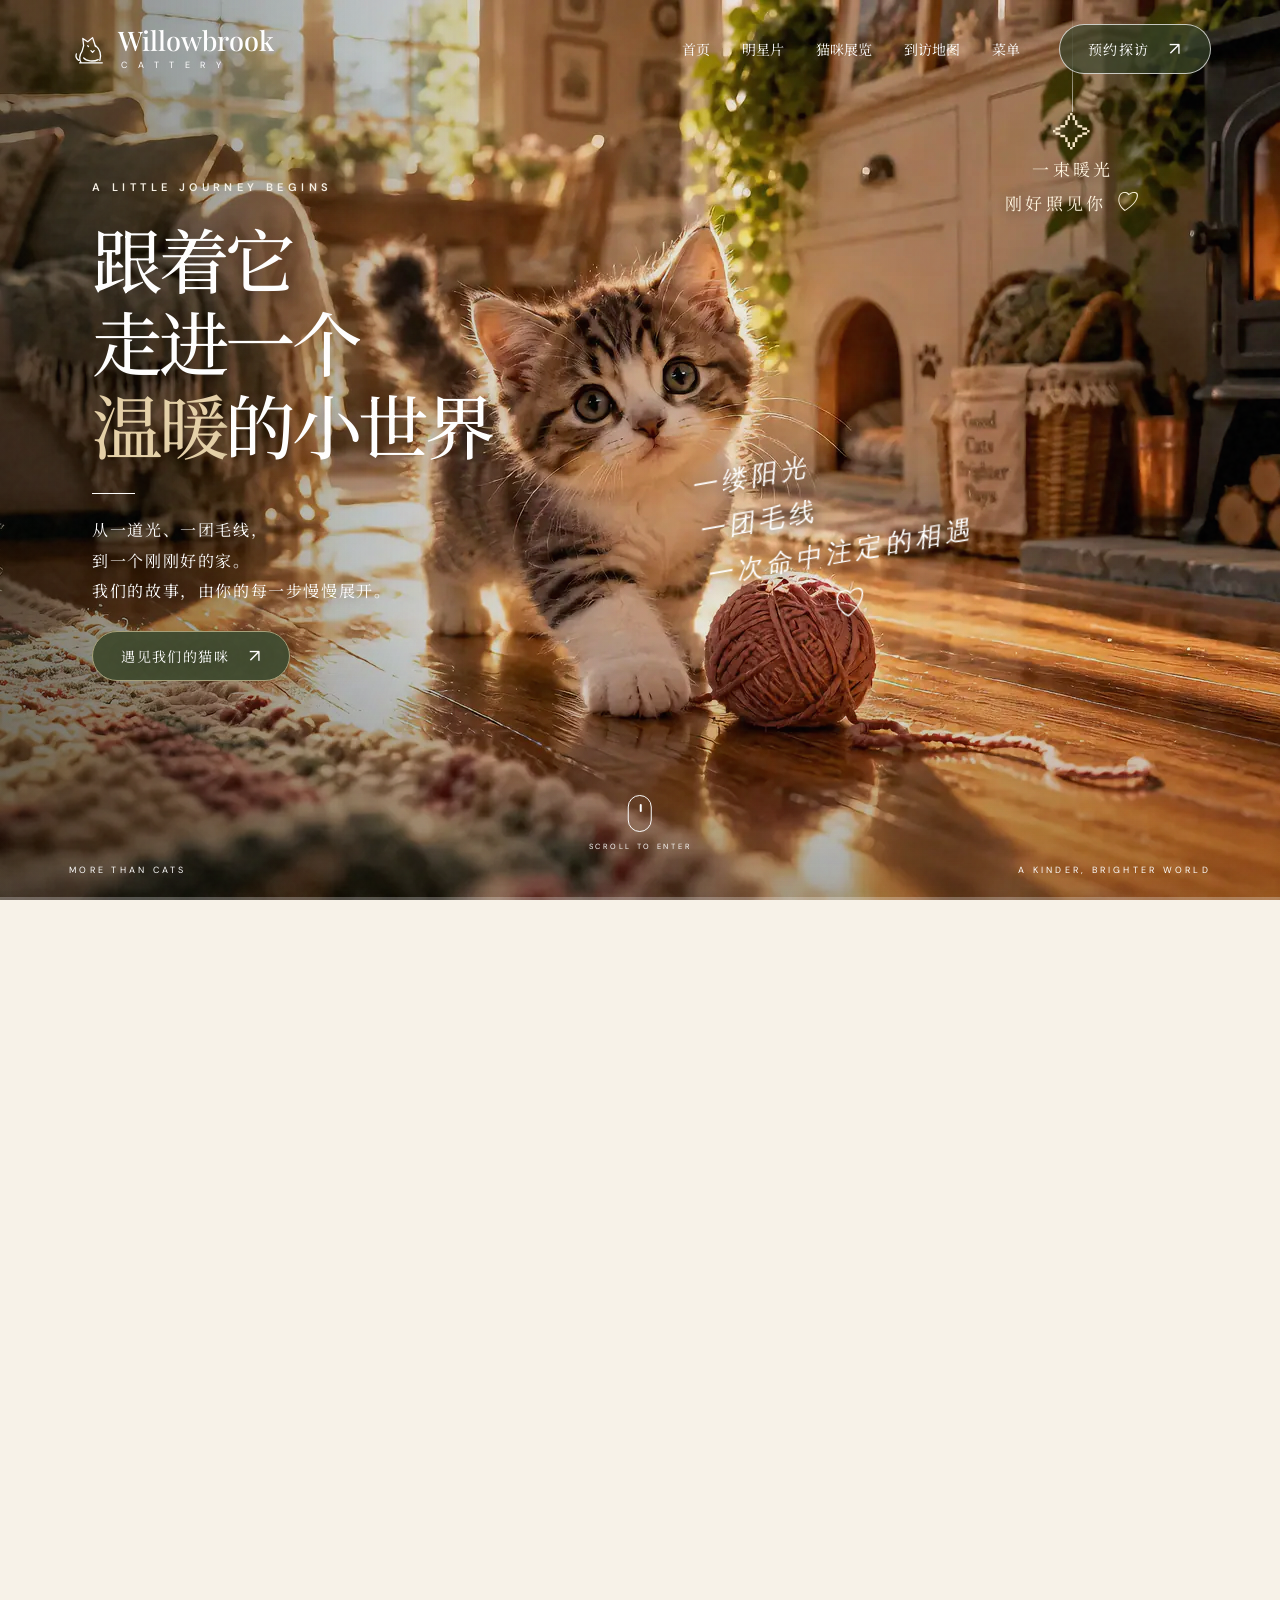
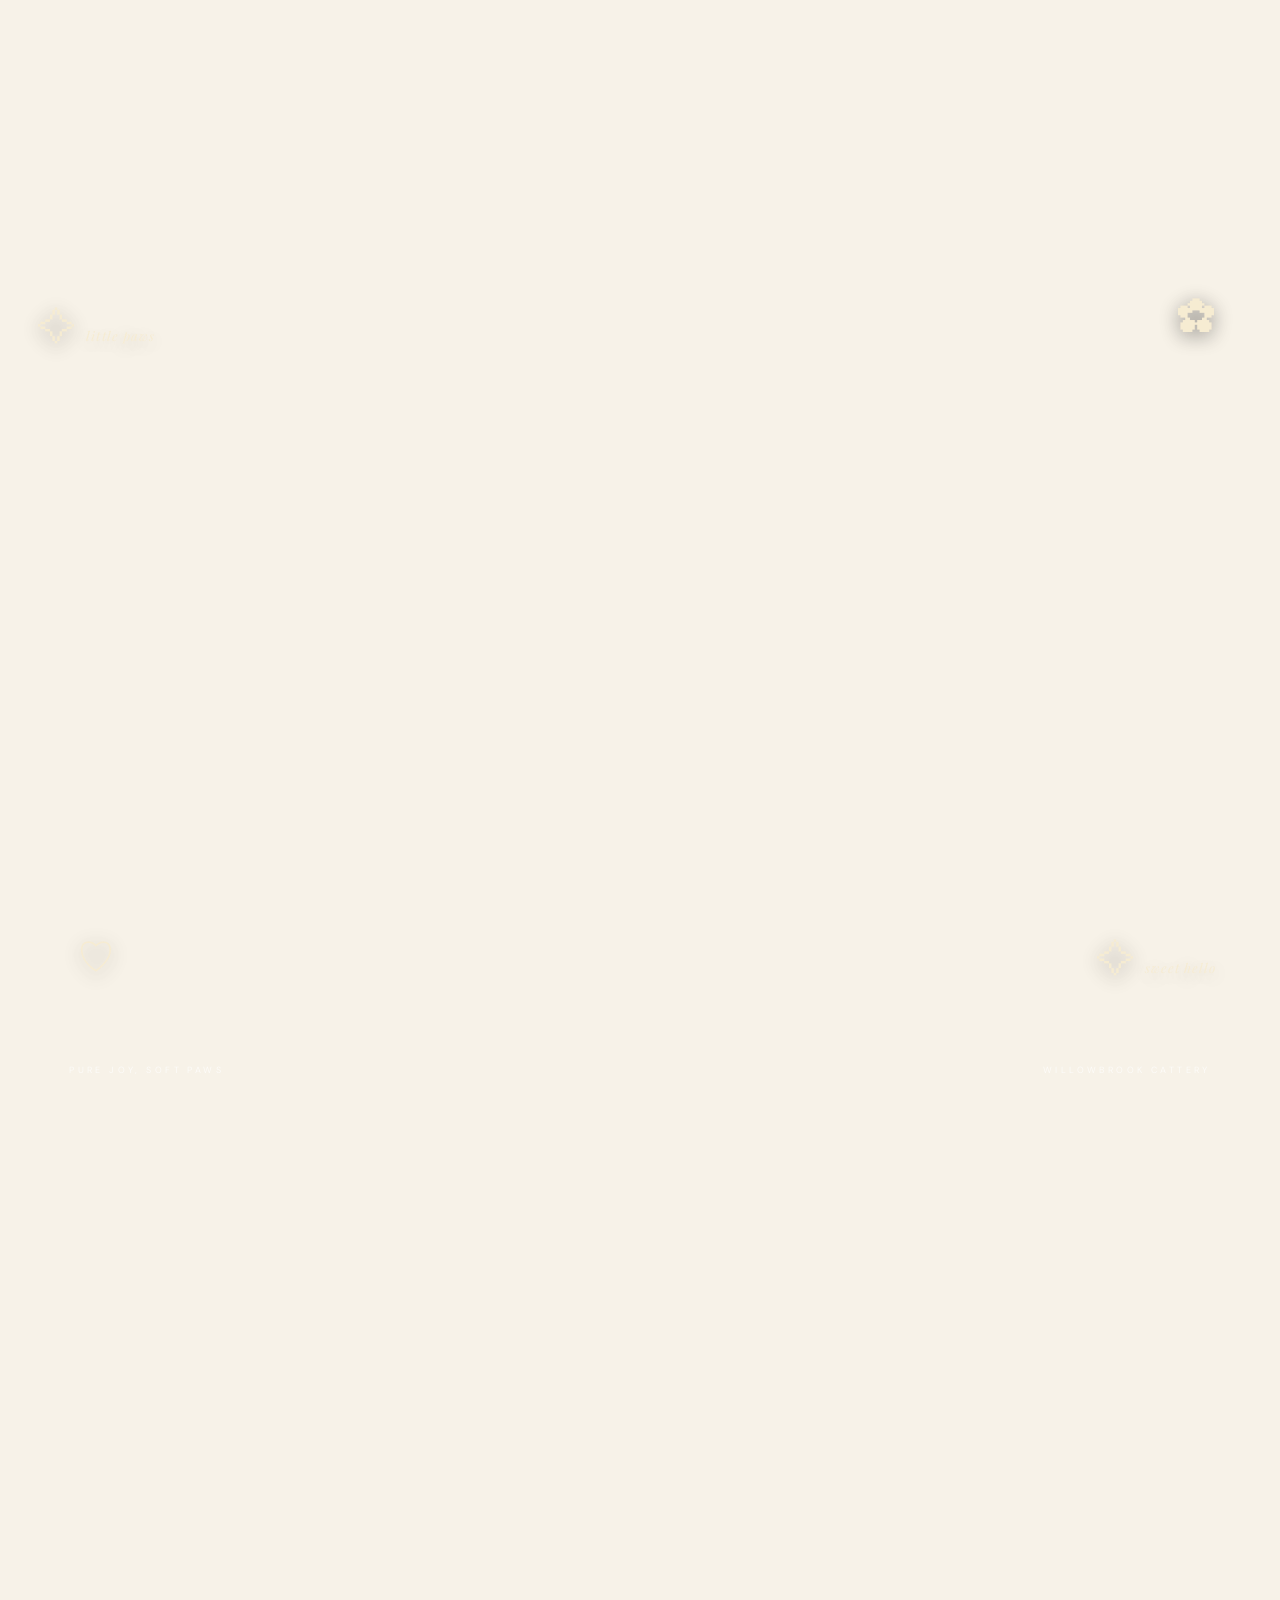
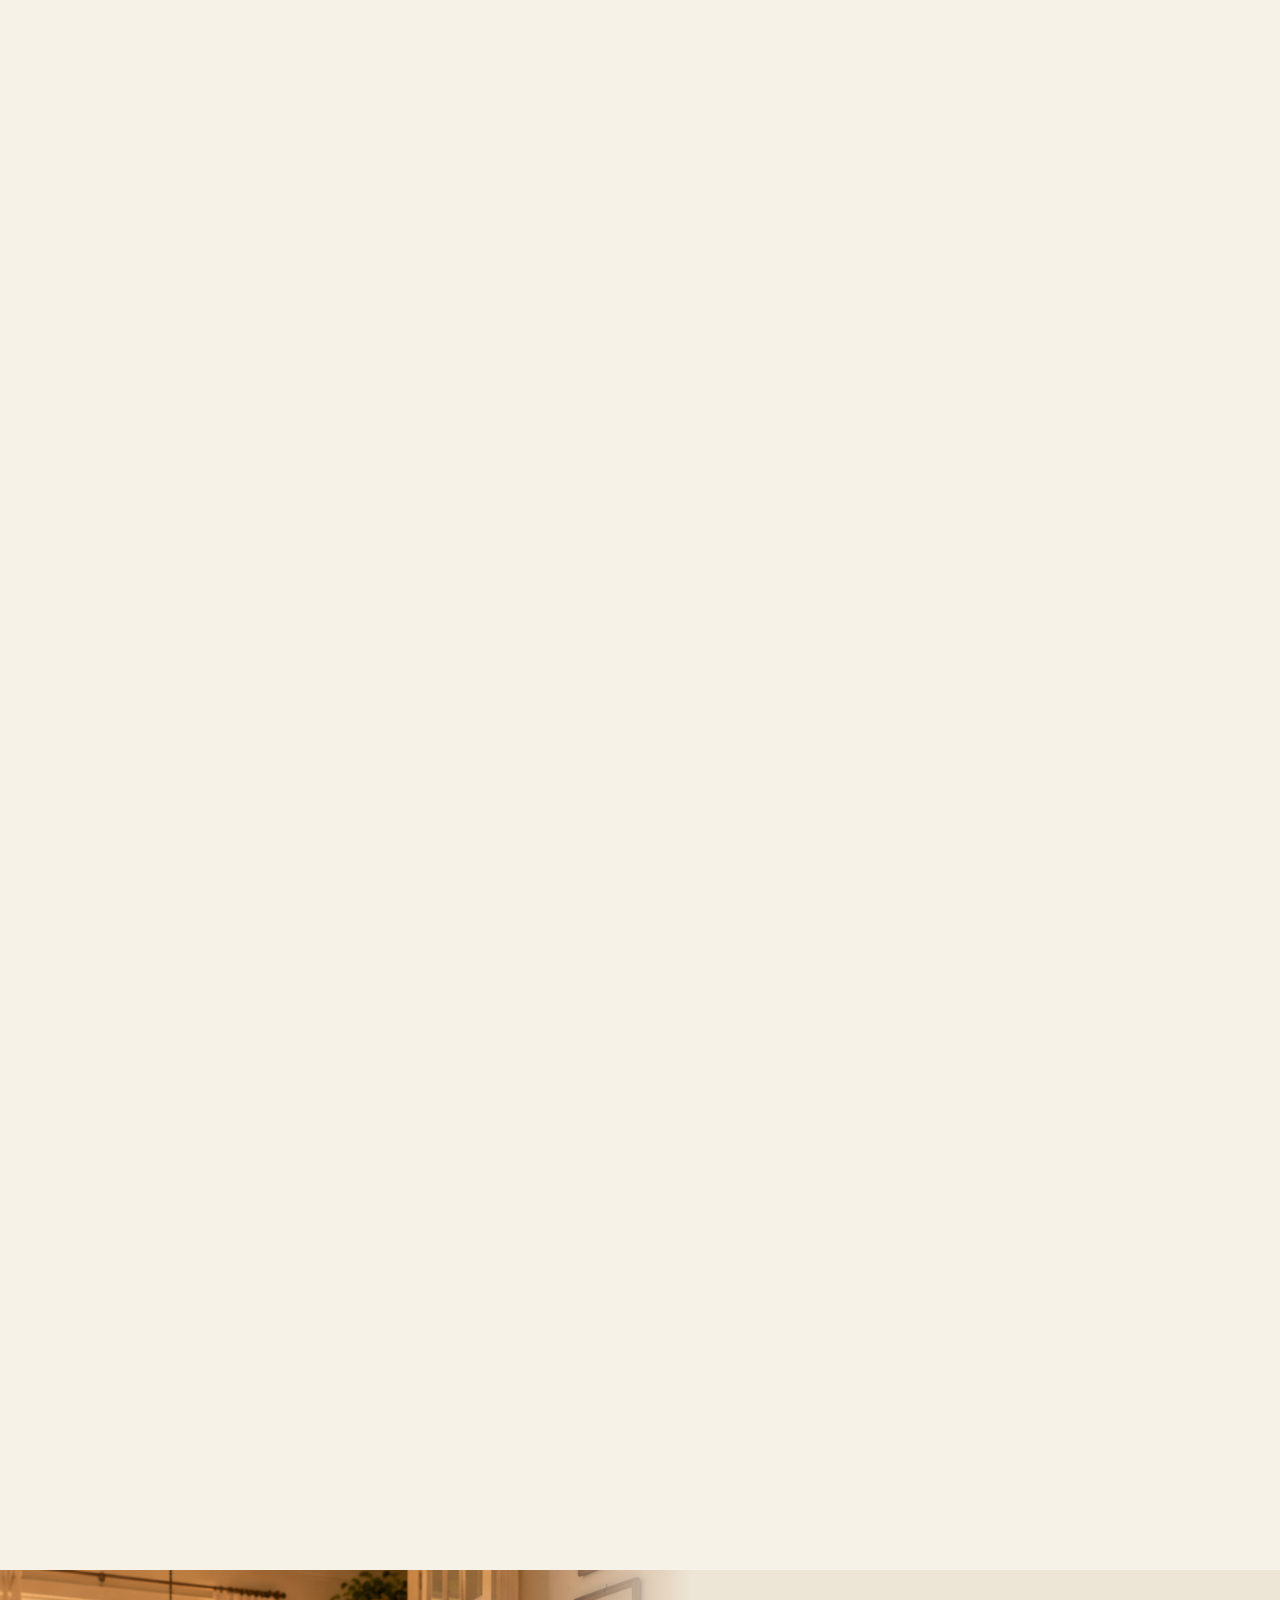
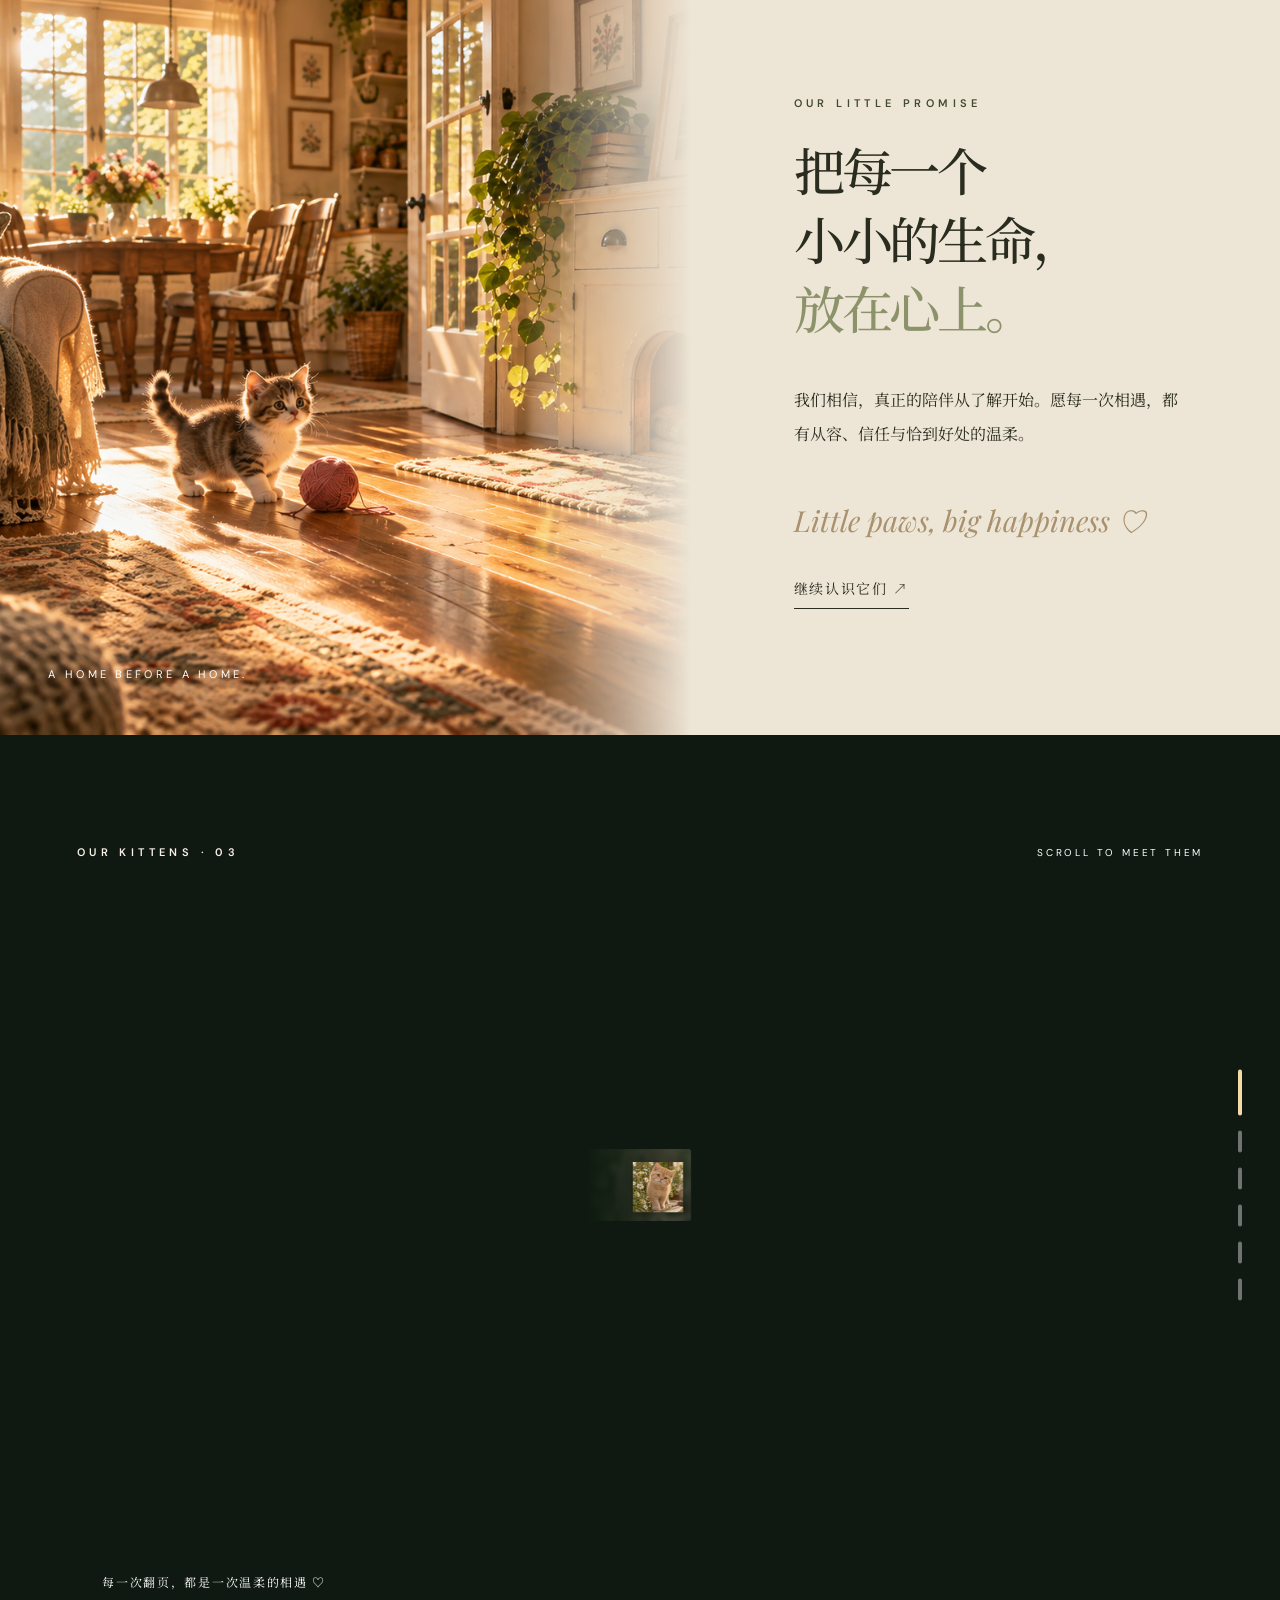
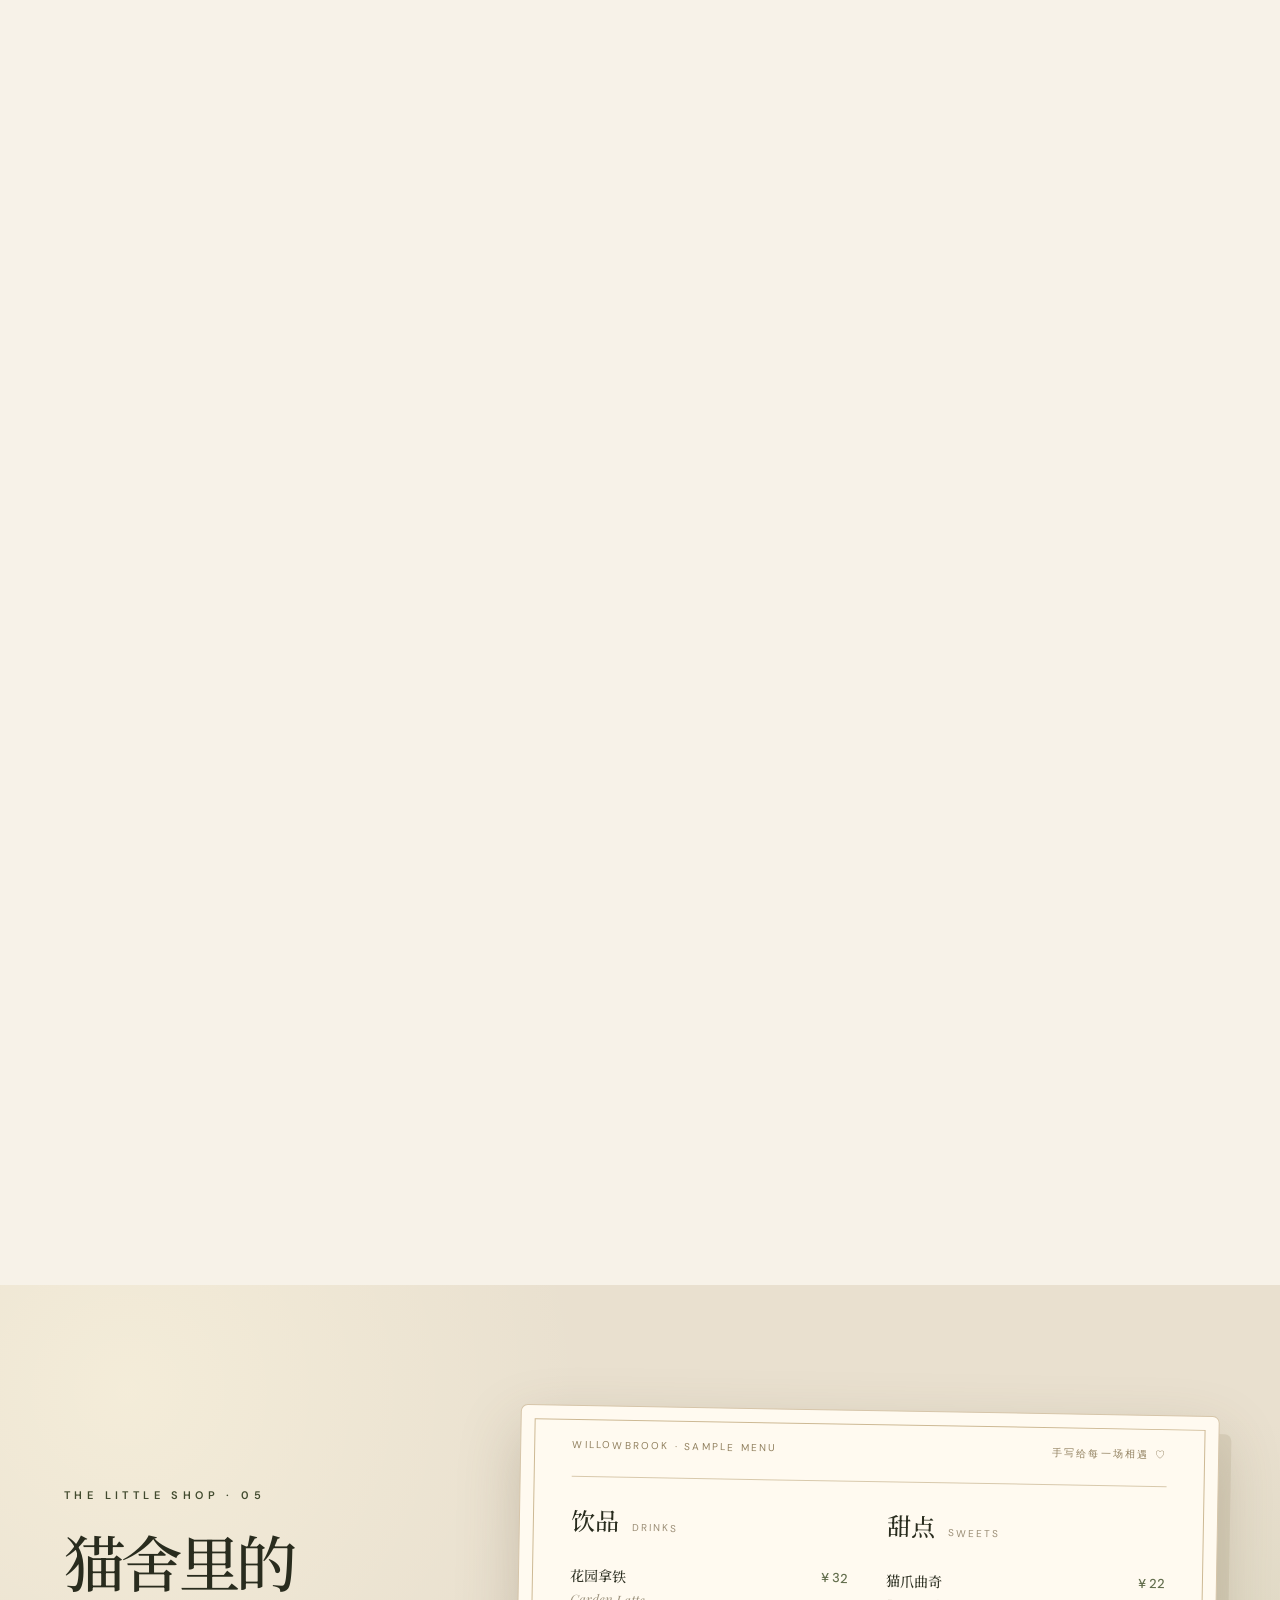
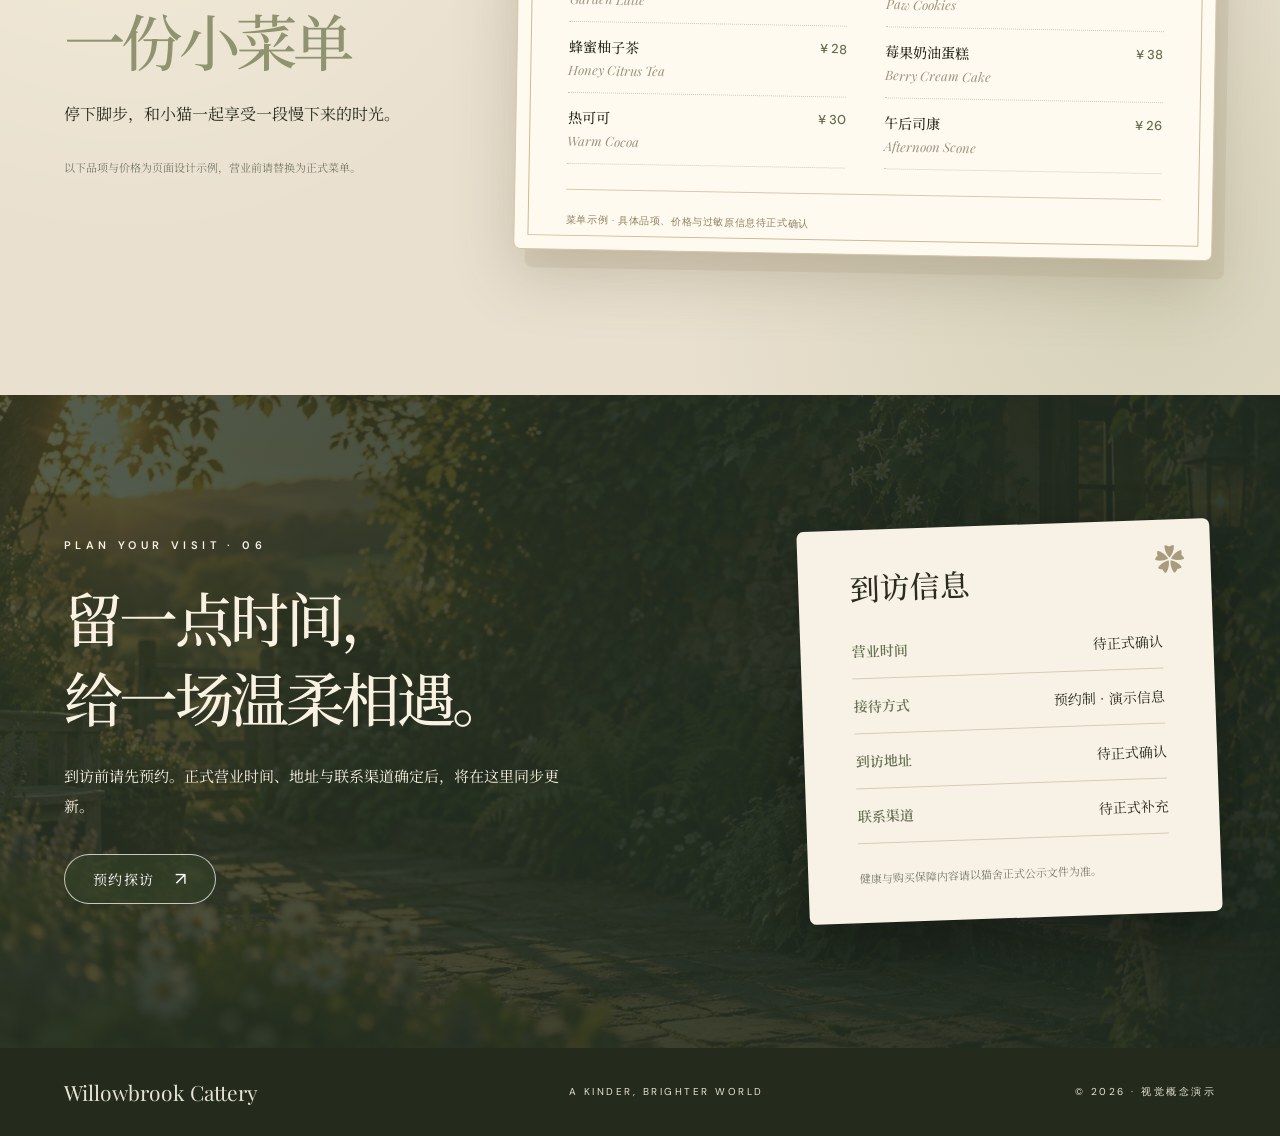
==== docs/index.html @ add1b02f "Publish Willowbrook cattery landing page" ====
<!doctype html>
<html lang="zh-CN">
<head>
  <meta charset="utf-8">
  <meta name="viewport" content="width=device-width, initial-scale=1">
  <meta name="theme-color" content="#222719">
  <meta name="description" content="Willowbrook 猫舍单页互动设计演示：跟随一只小猫，遇见一个温暖的家。">
  <title>Willowbrook 猫舍 · 遇见温柔的小世界</title>
  <link rel="preconnect" href="https://fonts.googleapis.com">
  <link rel="preconnect" href="https://fonts.gstatic.com" crossorigin>
  <link href="https://fonts.googleapis.com/css2?family=DM+Sans:wght@400;500;600;700&family=Playfair+Display:wght@400;500;600&family=Noto+Serif+SC:wght@400;500;600;700&display=swap" rel="stylesheet">
  <link rel="stylesheet" href="styles.css">
</head>
<body>
  <div class="shared-scene-bg" aria-hidden="true"></div>
  <div class="grain" aria-hidden="true"></div>
  <header class="site-header" id="siteHeader">
    <a class="brand" href="#home" aria-label="Willowbrook 猫舍，回到首页">
      <span class="brand-mark" aria-hidden="true"><svg viewBox="0 0 48 48" fill="none"><path d="M12 38c-3-2-4-5-3-8m6 11c-3-4-2-10 1-14l2-7-1-9 6 4 6-5 3 9c6 5 8 12 6 19m-25 3h28M23 20l1 1m8-1 1 1M27 26l2 2 2-2M18 35c3 4 12 5 18 2" stroke="currentColor" stroke-width="1.6" stroke-linecap="round" stroke-linejoin="round"/></svg></span>
      <span class="brand-word"><strong>Willowbrook</strong><small>C A T T E R Y</small></span>
    </a>
    <nav class="main-nav" aria-label="页面导航">
      <a href="#home">首页</a><a href="#featured">明星片</a><a href="#diary">猫咪展览</a><a href="#visit">到访地图</a><a href="#shopMenu">菜单</a>
    </nav>
    <button class="pill pill-outline header-cta" type="button" data-open-booking>预约探访 <span aria-hidden="true">↗</span></button>
    <button class="menu-toggle" id="menuToggle" type="button" aria-label="打开菜单" aria-expanded="false"><span></span><span></span></button>
  </header>

  <main>
    <section class="film" id="home" aria-label="滚动影片：走进猫咪的小世界">
      <div class="film-sticky">
        <canvas class="film-frames" id="heroFrames" width="1600" height="900" role="img" aria-label="跟随滚动逐帧播放的小猫画面"></canvas>
        <canvas class="film-handoff" id="heroHandoff" width="1600" height="900" aria-hidden="true"></canvas>
        <video class="film-idle" id="heroIdle" src="assets/video/hero-idle-loop.mp4" preload="auto" autoplay loop muted playsinline poster="assets/video/hero-poster.webp" aria-label="小猫轻轻摇尾巴，壁炉里的火焰持续闪动"></video>
        <div class="film-shade"></div>
        <div class="film-grid" aria-hidden="true"><span>01 — 04</span><span>SCROLL FILM EXPERIENCE</span></div>
        <div class="film-copy film-copy-first" id="filmFirst">
          <span class="eyebrow light">A LITTLE JOURNEY BEGINS</span>
          <h1>跟着它<br>走进一个<br><em>温暖</em>的小世界</h1>
          <span class="fine-line"></span>
          <p>从一道光、一团毛线，<br>到一个刚刚好的家。<br>我们的故事，由你的每一步慢慢展开。</p>
          <a class="pill pill-solid" href="#featured">遇见我们的猫咪 <span aria-hidden="true">↗</span></a>
        </div>
        <div class="film-copy film-copy-second" id="filmSecond">
          <span class="eyebrow light">THE WAY HOME</span>
          <h2>当它回头<br>家，也正向你<br>慢慢打开</h2>
          <span class="fine-line"></span>
          <p>一个被信任填满的角落，<br>正等待下一场温柔相遇。</p>
        </div>
        <div class="film-script" id="filmScript" aria-hidden="true">一缕阳光<br>一团毛线<br>一次命中注定的相遇 <span>♡</span></div>
        <div class="film-hanging-note" id="filmHangingNote" aria-hidden="true"><span class="hanging-thread"></span><span class="hanging-star">✧</span><span class="hanging-words">一束暖光<br>刚好照见你 <i>♡</i></span></div>
        <div class="film-progress" aria-hidden="true"><span id="filmProgress"></span></div>
        <div class="scroll-cue"><span class="mouse-icon"></span><small>SCROLL TO ENTER</small></div>
        <div class="film-bottom" aria-hidden="true"><span>MORE THAN CATS</span><span>A KINDER, BRIGHTER WORLD</span></div>
      </div>
    </section>

    <section class="featured" id="featured" aria-labelledby="featuredTitle">
      <div class="featured-sticky">
        <div class="featured-bg"></div><div class="featured-vignette"></div>
        <div class="featured-intro" id="featuredIntro"><span class="eyebrow light">MEET OUR KITTENS · 02</span><h2 id="featuredTitle">遇见我们的猫咪</h2><p>每一只小生命，都被温柔以待。<br>轻轻拨开明信片，遇见让你心动的 TA。</p><small>猫咪照片与档案为视觉演示内容</small></div>
        <div class="featured-note" id="featuredNote" aria-hidden="true">小小的相遇<br>能点亮更温暖的明天 <span>♡</span></div>
        <div class="featured-ornament featured-ornament-tl" aria-hidden="true">✧ <span>little paws</span></div><div class="featured-ornament featured-ornament-tr" aria-hidden="true">✿</div><div class="featured-ornament featured-ornament-bl" aria-hidden="true">♡</div><div class="featured-ornament featured-ornament-br" aria-hidden="true">✧ <span>sweet hello</span></div>
        <div class="postcard-stage" id="postcardStage" aria-label="猫咪明星片列表"></div>
        <div class="featured-hint" id="featuredHint"><span>←</span> 点击或上滑明信片，认识它们 <span>→</span></div>
        <div class="featured-bottom" aria-hidden="true"><span>PURE JOY, SOFT PAWS</span><span>WILLOWBROOK CATTERY</span></div>
      </div>
    </section>

    <section class="story" id="story" aria-labelledby="storyTitle">
      <div class="story-image"><img src="images/1.png" alt="阳光洒进温暖的猫舍，小猫在地板上玩毛线球" loading="lazy"><span class="image-caption">A HOME BEFORE A HOME.</span></div>
      <div class="story-copy"><span class="eyebrow">OUR LITTLE PROMISE</span><h2 id="storyTitle">把每一个<br>小小的生命，<br><em>放在心上。</em></h2><p>我们相信，真正的陪伴从了解开始。愿每一次相遇，都有从容、信任与恰到好处的温柔。</p><p class="story-script">Little paws, big happiness ♡</p><a href="#diary" class="text-link">继续认识它们 <span aria-hidden="true">↗</span></a></div>
    </section>

    <section class="diary" id="diary" aria-labelledby="diaryTitle">
      <div class="diary-sticky">
        <div class="diary-visual" id="diaryVisual"><div class="diary-images" id="diaryImages"></div></div>
        <div class="diary-top"><span class="eyebrow light">OUR KITTENS · 03</span><span>SCROLL TO MEET THEM</span></div>
        <div class="diary-copy" id="diaryCopy"><span class="diary-count" id="diaryCount">01 / 06</span><h2 id="diaryTitle">小橘</h2><p id="diaryAge">2 个月</p><button class="pill pill-outline" id="diaryDetail" type="button">查看猫咪档案 <span aria-hidden="true">↗</span></button></div>
        <div class="diary-track" id="diaryTrack" aria-hidden="true"></div><span class="diary-caption">每一次翻页，都是一次温柔的相遇 ♡</span>
      </div>
    </section>

    <section class="visit" id="visit" aria-labelledby="visitTitle">
      <div class="visit-sticky" id="visitScene">
      <div class="visit-atmosphere" aria-hidden="true"></div>
      <div class="map-grid-window" id="mapGridWindow" aria-hidden="true"><div class="map-grid" id="mapGrid"></div></div>
      <div class="visit-container" id="visitArrival" inert>
        <div class="visit-intro"><span class="eyebrow">VISIT OUR CATTERY · 04</span><h2 id="visitTitle">来猫舍见面吧</h2><p>地图展示北京朝阳区示意位置。正式地址确定后，会在这里更新门店坐标。</p></div>
        <div class="visit-layout">
          <div class="visit-card"><div class="visit-photo"><img src="assets/garden.webp" alt="猫舍庭院风格概念图" loading="lazy"><span>温柔的相遇<br>从这里开始 ♡</span></div>
            <dl class="visit-facts"><div><dt>到访地址</dt><dd>正式地址待确认</dd></div><div><dt>开放时间</dt><dd>正式营业时间待确认</dd></div><div><dt>联系信息</dt><dd>正式联系方式待补充</dd></div><div><dt>到访提示</dt><dd>预约方式待正式公布</dd></div></dl>
            <button class="pill pill-solid visit-book" type="button" data-open-booking>预约探访 <span aria-hidden="true">↗</span></button>
          </div>
          <div class="map-shell" id="mapShell"><iframe title="北京朝阳区示意地图，可拖动查看" src="https://www.openstreetmap.org/export/embed.html?bbox=116.40%2C39.89%2C116.49%2C39.96&amp;layer=mapnik&amp;marker=39.925%2C116.445" loading="eager" referrerpolicy="no-referrer-when-downgrade"></iframe><div class="map-fallback" id="mapFallback"><div class="map-roads" aria-hidden="true"></div><div class="map-pin">⌖</div><div class="map-label"><strong>北京 · 朝阳区</strong><span>示意位置，非真实门店地址</span></div></div><button class="map-interact" id="mapInteract" type="button" aria-pressed="false">点击操作地图</button><span class="map-credit">© OPENSTREETMAP CONTRIBUTORS · 示意位置</span></div>
        </div>
      </div>
      </div>
    </section>
    <section class="shop-menu" id="shopMenu" aria-labelledby="shopMenuTitle">
      <div class="shop-menu-inner">
        <div class="shop-menu-heading"><span class="eyebrow">THE LITTLE SHOP · 05</span><h2 id="shopMenuTitle">猫舍里的<br><em>一份小菜单</em></h2><p>停下脚步，和小猫一起享受一段慢下来的时光。</p><small>以下品项与价格为页面设计示例，营业前请替换为正式菜单。</small></div>
        <div class="menu-board"><div class="menu-board-top"><span>WILLOWBROOK · SAMPLE MENU</span><span>手写给每一场相遇 ♡</span></div><div class="menu-columns"><div><h3>饮品 <small>DRINKS</small></h3><div class="menu-item"><span><strong>花园拿铁</strong><small>Garden Latte</small></span><b>¥ 32</b></div><div class="menu-item"><span><strong>蜂蜜柚子茶</strong><small>Honey Citrus Tea</small></span><b>¥ 28</b></div><div class="menu-item"><span><strong>热可可</strong><small>Warm Cocoa</small></span><b>¥ 30</b></div></div><div><h3>甜点 <small>SWEETS</small></h3><div class="menu-item"><span><strong>猫爪曲奇</strong><small>Paw Cookies</small></span><b>¥ 22</b></div><div class="menu-item"><span><strong>莓果奶油蛋糕</strong><small>Berry Cream Cake</small></span><b>¥ 38</b></div><div class="menu-item"><span><strong>午后司康</strong><small>Afternoon Scone</small></span><b>¥ 26</b></div></div></div><div class="menu-board-bottom">菜单示例 · 具体品项、价格与过敏原信息待正式确认</div></div>
      </div>
    </section>
    <section class="hours" id="hours" aria-labelledby="hoursTitle"><div class="hours-inner"><div class="hours-intro"><span class="eyebrow light">PLAN YOUR VISIT · 06</span><h2 id="hoursTitle">留一点时间，<br>给一场温柔相遇。</h2><p>到访前请先预约。正式营业时间、地址与联系渠道确定后，将在这里同步更新。</p><button class="pill pill-outline" type="button" data-open-booking>预约探访 <span aria-hidden="true">↗</span></button></div><div class="hours-card"><span class="hours-card-mark">✿</span><h3>到访信息</h3><dl><div><dt>营业时间</dt><dd>待正式确认</dd></div><div><dt>接待方式</dt><dd>预约制 · 演示信息</dd></div><div><dt>到访地址</dt><dd>待正式确认</dd></div><div><dt>联系渠道</dt><dd>待正式补充</dd></div></dl><p>健康与购买保障内容请以猫舍正式公示文件为准。</p></div></div></section>
  </main>

  <div class="portal-iris" id="portalIris" aria-hidden="true"></div>
  <div class="portal-shutters" id="portalShutters" aria-hidden="true"><div class="portal-lid portal-lid-top"></div><div class="portal-lid portal-lid-bottom"></div></div>
  <div class="wand-cursor" id="wandCursor" aria-hidden="true"><svg viewBox="0 0 96 96" xmlns="http://www.w3.org/2000/svg"><path d="M15 81 61 26" fill="none" stroke="#f5e6bf" stroke-width="5" stroke-linecap="round"/><path d="M61 26Q74 18 77 30Q80 41 68 50" fill="none" stroke="#ead2aa" stroke-width="2"/><path d="M67 47Q55 38 49 50Q54 62 67 56Q82 64 86 49Q80 38 67 47Z" fill="#eab6a4" stroke="#fff2d5" stroke-width="2"/><path d="M65 49Q69 54 77 53" fill="none" stroke="#ac746d" stroke-width="1.5"/><circle cx="14" cy="82" r="4" fill="#ad7b55"/></svg></div>

  <footer class="site-footer"><span>Willowbrook Cattery</span><span>A KINDER, BRIGHTER WORLD</span><span>© 2026 · 视觉概念演示</span></footer>

  <div class="detail-backdrop" id="detailBackdrop" hidden></div>
  <aside class="detail-panel" id="detailPanel" role="dialog" aria-modal="true" aria-labelledby="detailName" aria-hidden="true"><button class="icon-close" id="detailClose" type="button" aria-label="关闭猫咪详情">×</button><div class="detail-scroll" id="detailScroll"><div class="detail-hero"><img id="detailImage" alt=""><span class="detail-handwriting" id="detailHandwriting">Pure Joy ♡</span></div><div class="detail-paper"><span class="eyebrow">A LITTLE STORY ABOUT ME · 示例档案</span><div class="detail-name-row"><h2 id="detailName">露娜</h2><span id="detailGender">♀</span></div><p class="detail-trait" id="detailTrait"></p><div class="detail-grid"><div><h3>小档案</h3><dl id="detailFacts"></dl></div><div><h3>关于我 ♡</h3><p id="detailBio"></p></div></div><div class="detail-stamp"><span class="paw-symbol">🐾</span><span>Small Paws<br>Big Happiness</span></div><button class="pill pill-solid" type="button" data-open-booking>预约与 TA 见面 <span aria-hidden="true">↗</span></button></div></div></aside>

  <div class="booking-backdrop" id="bookingBackdrop" hidden></div><section class="booking-modal" id="bookingModal" role="dialog" aria-modal="true" aria-labelledby="bookingTitle" aria-hidden="true"><button class="icon-close" id="bookingClose" type="button" aria-label="关闭预约窗口">×</button><span class="eyebrow">COME SAY HELLO</span><h2 id="bookingTitle">预约一场温柔的相遇</h2><p>这是设计演示页，预约表单尚未接入正式提交。填写内容仅在本页预览，不会发送。</p><form id="bookingForm"><label>你的称呼<input name="name" autocomplete="name" required placeholder="如何称呼你"></label><label>联系方式<input name="contact" required placeholder="手机号或微信"></label><label>想见的猫咪<select name="cat" id="bookingCat"></select></label><button class="pill pill-solid" type="submit">预览预约信息 <span aria-hidden="true">↗</span></button></form><p class="booking-confirmation" id="bookingConfirmation" role="status"></p></section>

  <script src="assets/js/gsap.min.js" defer></script>
  <script src="assets/js/ScrollTrigger.min.js" defer></script>
  <script src="script.js" defer></script>
</body>
</html>
---- docs/styles.css ----
:root{--ink:#292c1e;--olive:#424b2f;--olive-deep:#242b1c;--cream:#f7f2e8;--paper:#fffaf0;--gold:#c8ab78;--line:#d9ceb9;--serif:"Noto Serif SC",serif;--display:"Playfair Display",Georgia,serif;--sans:"DM Sans",Arial,sans-serif}
*{box-sizing:border-box}html{scroll-behavior:smooth}body{margin:0;background:var(--cream);color:var(--ink);font-family:var(--serif);overflow-x:hidden}button,input,select{font:inherit}button{cursor:pointer}a{color:inherit;text-decoration:none}img,video{display:block;max-width:100%}::selection{background:#bdb590;color:#222}
.grain{position:fixed;inset:0;pointer-events:none;z-index:1000;opacity:.16;background-image:url("data:image/svg+xml,%3Csvg viewBox='0 0 180 180' xmlns='http://www.w3.org/2000/svg'%3E%3Cfilter id='n'%3E%3CfeTurbulence type='fractalNoise' baseFrequency='.66' numOctaves='3' stitchTiles='stitch'/%3E%3C/filter%3E%3Crect width='100%25' height='100%25' filter='url(%23n)' opacity='.2'/%3E%3C/svg%3E")}
.site-header{position:fixed;top:0;left:0;right:0;z-index:100;display:flex;align-items:center;gap:3vw;padding:24px clamp(22px,5.4vw,96px);color:#fff;transition:background .45s,color .45s,padding .35s,box-shadow .35s}.site-header.scrolled{background:rgba(250,246,236,.94);color:var(--ink);padding-top:14px;padding-bottom:14px;backdrop-filter:blur(16px);box-shadow:0 5px 30px #342e2114}.brand{display:flex;align-items:center;gap:10px;min-width:280px}.brand-mark{font-size:37px;font-family:serif;line-height:1;font-weight:400;transform:rotate(-14deg);display:inline-block}.brand-word{display:flex;flex-direction:column}.brand strong{font-family:var(--display);font-size:27px;font-weight:500;line-height:1}.brand small{font:9px var(--sans);letter-spacing:.47em;padding-left:3px;margin-top:5px}.main-nav{display:flex;align-items:center;justify-content:center;gap:clamp(16px,2.5vw,48px);margin-left:auto}.main-nav a{font-size:14px;white-space:nowrap;position:relative;transition:opacity .25s}.main-nav a:hover{opacity:.65}.main-nav a::after{content:"";position:absolute;left:0;right:100%;bottom:-8px;height:1px;background:currentColor;transition:right .3s}.main-nav a:hover::after{right:0}.pill{border-radius:999px;border:1px solid transparent;padding:14px 28px;display:inline-flex;justify-content:center;align-items:center;gap:20px;min-height:48px;white-space:nowrap;font-size:14px;letter-spacing:.1em;transition:transform .3s,box-shadow .3s,background .3s,color .3s}.pill:hover{transform:translateY(-3px);box-shadow:0 10px 24px #10140830}.pill:active{transform:translateY(0)}.pill span{font-family:var(--sans);font-size:18px;line-height:1}.pill-outline{border-color:#ffffffb8;background:#344127b8;color:#fff}.scrolled .pill-outline{border-color:var(--olive);background:var(--olive)}.pill-solid{background:var(--olive);border-color:#a6a17a;color:#fff}.menu-toggle{display:none;background:none;border:0;padding:6px}.menu-toggle span{display:block;width:24px;height:1px;background:currentColor;margin:6px 0}
.eyebrow{display:block;font:600 11px var(--sans);letter-spacing:.4em;color:var(--olive);text-transform:uppercase}.eyebrow.light{color:#f7f1e6}.fine-line{display:block;width:43px;height:1px;background:#fff;margin:28px 0 21px}.film{height:360vh;background:#030504}.film-sticky{position:sticky;top:0;height:100vh;overflow:hidden;background:#040604;color:#fff}.film-video{position:absolute;width:100%;height:100%;inset:0;object-fit:cover;filter:saturate(.9) contrast(1.04)}.film-shade{position:absolute;inset:0;background:linear-gradient(90deg,rgba(5,9,5,.5),rgba(5,9,5,.1) 42%,rgba(5,9,5,.05) 65%),linear-gradient(0deg,rgba(0,0,0,.3),transparent 30%)}.film-grid{position:absolute;left:5.4vw;right:5.4vw;top:50%;display:flex;justify-content:space-between;opacity:.45;font:10px var(--sans);letter-spacing:.3em;transform:translateY(-50%) rotate(-90deg);pointer-events:none;display:none}.film-copy{position:absolute;z-index:2;left:7.2vw;top:20%;max-width:600px;text-shadow:0 2px 18px #0005}.film-copy h1,.film-copy h2{font:500 clamp(47px,5.5vw,94px)/1.18 var(--serif);letter-spacing:-.05em;margin:22px 0 0}.film-copy h1 em,.story-copy h2 em{font-style:normal;color:#e5d1a8}.film-copy h2{font-size:clamp(45px,5.2vw,86px)}.film-copy p{font-size:16px;line-height:1.9;letter-spacing:.1em;margin:0 0 25px}.film-copy-second{opacity:0;transform:translateY(55px)}.film-script{position:absolute;z-index:2;right:24%;top:49%;font-family:cursive;font-size:clamp(18px,2vw,28px);font-style:italic;line-height:1.75;letter-spacing:.16em;transform:rotate(-10deg);text-shadow:0 3px 15px #0009;opacity:.9}.film-script span{display:block;font-size:34px;text-align:center}.film-progress{position:absolute;z-index:3;bottom:0;left:0;right:0;height:3px;background:#fff4}.film-progress span{display:block;width:0;height:100%;background:#f8ead5}.scroll-cue{position:absolute;left:50%;bottom:49px;z-index:3;display:flex;align-items:center;flex-direction:column;gap:10px;transform:translateX(-50%);font:9px var(--sans);letter-spacing:.3em}.mouse-icon{width:24px;height:37px;border:1px solid #fff;border-radius:20px;position:relative}.mouse-icon:after{content:"";position:absolute;top:8px;left:11px;width:2px;height:8px;border-radius:2px;background:#fff;animation:mouse 1.6s infinite}@keyframes mouse{to{transform:translateY(9px);opacity:0}}.film-bottom{position:absolute;z-index:2;bottom:24px;left:5.4vw;right:5.4vw;display:flex;justify-content:space-between;font:9px var(--sans);letter-spacing:.36em}.iris{position:absolute;z-index:5;width:10vw;height:10vw;left:72%;top:54%;border-radius:50%;background:#020302;transform:translate(-50%,-50%) scale(0);pointer-events:none;will-change:transform}
.featured{height:330vh;background:#020302}.featured-sticky{position:sticky;top:0;height:100vh;overflow:hidden;color:#fff;background:#020302}.featured-bg{position:absolute;inset:0;background:url('assets/garden.webp') center/cover;opacity:0;transform:scale(1.06)}.featured-vignette{position:absolute;inset:0;background:linear-gradient(90deg,#040703ca 0%,#0507044d 50%,#01030270 100%),linear-gradient(0deg,#0009,transparent 40%);opacity:0}.featured-intro{position:absolute;z-index:3;left:5.5vw;top:17%;opacity:0;transform:translateY(25px);pointer-events:none}.featured-intro h2{font:500 clamp(36px,3.5vw,57px)/1.2 var(--serif);letter-spacing:-.05em;margin:15px 0}.featured-intro p{font-size:14px;line-height:1.9;letter-spacing:.09em}.featured-note{position:absolute;right:6vw;top:19%;z-index:2;font-family:cursive;font-size:23px;line-height:1.7;letter-spacing:.15em;transform:rotate(-9deg);opacity:0}.featured-note span{display:block;text-align:center;font-size:30px}.postcard-stage{position:absolute;left:4vw;right:4vw;top:48%;height:min(46vh,435px);z-index:4;display:flex;justify-content:center;align-items:center;gap:clamp(5px,1vw,18px);transform:translateY(-8%)}.postcard{--tilt:0deg;position:relative;width:clamp(150px,17.4vw,270px);height:clamp(220px,25.4vw,390px);flex:0 0 auto;background:#fcf5e8;color:#283020;padding:9px 9px 10px;border:1px solid #fff8e4;border-radius:8px;box-shadow:0 18px 32px #0009,0 0 0 1px #6f5c35;transform:translateY(var(--rise,110vh)) rotate(calc(var(--tilt) + var(--wobble, 0deg))) scale(var(--card-scale, 1));transition:box-shadow .4s,filter .4s,transform .25s;will-change:transform}.postcard:nth-child(1){--tilt:-9deg;margin-top:35px}.postcard:nth-child(2){--tilt:5deg;margin-top:-15px}.postcard:nth-child(3){--tilt:-2deg;margin-top:-70px;z-index:2}.postcard:nth-child(4){--tilt:7deg;margin-top:20px}.postcard:nth-child(5){--tilt:-6deg;margin-top:-17px}.postcard:nth-child(6){--tilt:8deg;margin-top:28px}.postcard:hover,.postcard:focus-visible{z-index:5;box-shadow:0 30px 50px #000b,0 0 30px #f2d9a46e;filter:brightness(1.06)}.postcard-photo{height:81%;width:100%;object-fit:cover;border-radius:4px}.postcard-name{font:italic clamp(16px,1.8vw,26px) var(--display);display:block;text-align:center;padding-top:9px}.postcard-heart{position:absolute;right:12px;bottom:14px;font-size:20px}.featured-hint{position:absolute;z-index:3;left:0;right:0;bottom:8vh;text-align:center;font-size:12px;letter-spacing:.12em;opacity:0}.featured-hint span{font-family:var(--sans);font-size:22px;vertical-align:middle;margin:0 16px}.featured-bottom{position:absolute;bottom:24px;left:5.4vw;right:5.4vw;display:flex;justify-content:space-between;font:9px var(--sans);letter-spacing:.38em;z-index:2;opacity:.7}
.story{display:grid;grid-template-columns:1.08fr .92fr;min-height:85vh;background:#ede5d6}.story-image{position:relative;overflow:hidden}.story-image img{height:100%;width:100%;object-fit:cover;object-position:45% center}.story-image:after{content:"";position:absolute;inset:0;background:linear-gradient(90deg,transparent 75%,#ede5d6 100%)}.image-caption{position:absolute;left:7%;bottom:7%;z-index:1;color:#fff;font:11px var(--sans);letter-spacing:.3em}.story-copy{display:flex;flex-direction:column;align-items:flex-start;justify-content:center;padding:8vw clamp(28px,9vw,145px)}.story-copy h2{font:500 clamp(38px,4vw,62px)/1.35 var(--serif);letter-spacing:-.06em;margin:25px 0}.story-copy h2 em{color:#8c936a}.story-copy>p:not(.story-script){max-width:440px;line-height:2.1;font-size:16px}.story-script{font:italic 29px var(--display);color:#a8916c;margin:35px 0}.text-link{border-bottom:1px solid var(--ink);padding-bottom:10px;font-size:14px;letter-spacing:.12em;transition:padding .3s}.text-link:hover{padding-left:12px}
.diary{position:relative;background:#f8f4eb;padding:130px max(4vw,30px) 100px;overflow:hidden}.diary:before{content:"";position:absolute;inset:0;background:radial-gradient(circle at 0 78%,#e3d8bf7a,transparent 30%),radial-gradient(circle at 100% 12%,#d8d5bd80,transparent 28%);pointer-events:none}.diary-heading{position:relative;display:flex;justify-content:space-between;align-items:end;max-width:1400px;margin:0 auto 36px}.diary-heading h2{font:500 clamp(43px,4.6vw,73px)/1.15 var(--serif);letter-spacing:-.06em;margin:20px 0}.diary-heading p{line-height:1.8}.diary-side-note{font:11px/1.8 var(--sans);letter-spacing:.35em;text-align:right}.tiny-paw{font-size:26px;color:#c7b69a}.cat-list{position:relative;max-width:1400px;margin:auto;display:flex;flex-direction:column;gap:16px}.cat-row{display:grid;grid-template-columns:36% 1fr 25%;min-height:230px;background:#fffdf8;border:1px solid #e9e3d7;border-radius:16px;box-shadow:0 12px 40px #79715b16;overflow:hidden;opacity:0;transform:translateY(50px);transition:box-shadow .35s,transform .4s,opacity .4s}.cat-row.is-visible{opacity:1;transform:translateY(0)}.cat-row:hover{box-shadow:0 18px 42px #79674a2e;transform:translateY(-4px)}.cat-row.hidden-row{display:none}.cat-row-photo{height:100%;min-height:230px;width:100%;object-fit:cover}.cat-row-main{padding:29px clamp(20px,3vw,48px)}.cat-row-name{display:flex;align-items:baseline;gap:15px}.cat-row-name h3{font:600 34px var(--serif);margin:0}.cat-row-name em{font:italic 23px var(--display);color:#a59175}.cat-row-tag{font-size:16px;color:var(--olive);margin:10px 0}.cat-row-bio{font-size:13px;line-height:1.95;max-width:560px;color:#55584d}.cat-row-meta{border-left:1px solid #ddd6c7;padding:31px 26px;display:flex;flex-direction:column;gap:10px;font-size:12px}.cat-row-meta span{display:flex;gap:10px;line-height:1.55}.cat-row-meta i{font-style:normal;font-size:15px;color:var(--olive)}.cat-row-meta button{align-self:flex-start;margin-top:auto;padding:10px 25px;min-height:40px;font-size:12px}.more-wrap{position:relative;text-align:center;margin:40px auto 0;display:flex;justify-content:center;align-items:center;gap:28px;font-size:15px;letter-spacing:.1em}.diary-script{position:absolute;left:3vw;bottom:30px;transform:rotate(-10deg);font:italic 22px var(--display);color:#ae9a7c}
.visit{position:relative;min-height:100vh;background:#dfd8c6;overflow:hidden;padding:120px 5vw 130px}.visit-bg{position:absolute;inset:0;background:url('assets/garden.webp') center/cover;opacity:.29;filter:blur(5px);transform:scale(1.04)}.visit:after{content:"";position:absolute;inset:0;background:linear-gradient(90deg,#f9f3e7bd,#f6f1e55c);pointer-events:none}.visit-container{position:relative;z-index:2;max-width:1450px;margin:auto}.visit-intro{max-width:650px;margin-bottom:26px}.visit-intro h2{font:500 clamp(45px,5vw,78px) var(--serif);letter-spacing:-.07em;margin:15px 0}.visit-intro p{font-size:15px;line-height:1.8}.visit-layout{display:grid;grid-template-columns:minmax(360px,500px) 1fr;gap:0;min-height:610px;box-shadow:0 20px 60px #493d2b3b;border-radius:18px;overflow:hidden}.visit-card{padding:16px 18px 25px;background:#fffbf3}.visit-photo{position:relative;height:190px;border-radius:12px;overflow:hidden}.visit-photo img{width:100%;height:100%;object-fit:cover}.visit-photo:after{content:"";position:absolute;inset:0;background:linear-gradient(90deg,#0008,transparent)}.visit-photo span{position:absolute;z-index:1;left:24px;top:40px;color:#fff;font-size:20px;line-height:1.5;transform:rotate(-6deg)}.visit-facts{margin:15px 8px}.visit-facts div{display:grid;grid-template-columns:95px 1fr;padding:14px 2px;border-bottom:1px solid #e3dacc;font-size:13px;line-height:1.55}.visit-facts dt{font-weight:600;color:var(--olive)}.visit-facts dd{margin:0}.visit-facts small{display:block;color:#8a887c}.visit-book{width:100%;margin-top:10px}.map-shell{position:relative;overflow:hidden;background:#d8dfcd}.map-shell #baiduMap{position:absolute;inset:0}.map-fallback{position:absolute;inset:0;background:#dfe5d3;overflow:hidden}.map-roads{position:absolute;inset:-10%;background:linear-gradient(64deg,transparent 48%,#f7f3df 49%,#f7f3df 51%,transparent 52%) 0 0/150px 140px,linear-gradient(-22deg,transparent 48%,#f7f3df 49%,#f7f3df 51%,transparent 52%) 0 0/210px 170px,radial-gradient(circle at 25% 20%,#b8cda4 0 9%,transparent 10%),radial-gradient(circle at 80% 78%,#bbd0a7 0 16%,transparent 17%),#dae4cf;transform:rotate(-9deg) scale(1.2)}.map-pin{position:absolute;left:50%;top:45%;transform:translate(-50%,-50%);width:67px;height:67px;border-radius:50%;display:grid;place-items:center;background:var(--olive);color:#fff;font:48px var(--sans);box-shadow:0 0 0 13px #fff9,0 18px 25px #3a442750}.map-label{position:absolute;left:calc(50% + 42px);top:40%;background:#fffbf3;padding:14px 20px;border-radius:10px;box-shadow:0 7px 22px #58664444;display:flex;flex-direction:column;gap:5px;white-space:nowrap}.map-label strong{font:22px var(--display)}.map-label span{font-size:11px}.map-fallback p{position:absolute;bottom:23px;left:25px;right:25px;font-size:12px;color:#4f5744;background:#fffbf3cc;padding:11px;border-radius:7px}.map-credit{position:absolute;right:18px;bottom:12px;z-index:2;font:9px var(--sans);letter-spacing:.22em;color:#5d6657}.site-footer{background:var(--olive-deep);color:#e6e3d2;padding:30px 5vw;display:flex;justify-content:space-between;gap:20px;align-items:center;font:10px var(--sans);letter-spacing:.25em}.site-footer span:first-child{font:21px var(--display);letter-spacing:0}
.detail-backdrop,.booking-backdrop{position:fixed;z-index:200;inset:0;background:#0406029e;backdrop-filter:blur(5px);opacity:0;transition:opacity .45s}.detail-backdrop.active,.booking-backdrop.active{opacity:1}.detail-panel{position:fixed;z-index:210;top:7vh;bottom:7vh;width:min(650px,46vw);background:var(--paper);box-shadow:0 25px 80px #0009;border-radius:17px;overflow:hidden;transform:translateY(110vh) rotate(3deg);opacity:0;pointer-events:none;transition:transform .72s cubic-bezier(.2,.8,.2,1),opacity .5s}.detail-panel[data-side="right"]{right:3vw}.detail-panel[data-side="left"]{left:3vw;transform:translateY(110vh) rotate(-3deg)}.detail-panel.active{transform:translateY(0) rotate(0);opacity:1;pointer-events:auto}.detail-scroll{height:100%;overflow-y:auto;overscroll-behavior:contain;scrollbar-color:#b8a98b transparent}.icon-close{position:absolute;z-index:4;top:16px;right:16px;width:40px;height:40px;border:1px solid #ded7c8;border-radius:50%;background:#fffaf0e8;color:#27301e;font:28px var(--sans);line-height:1}.detail-hero{height:42%;min-height:310px;position:relative;overflow:hidden}.detail-hero img{width:100%;height:100%;object-fit:cover;object-position:center 43%}.detail-handwriting{position:absolute;top:27px;left:28px;font:italic 36px var(--display);color:#fff;text-shadow:0 1px 8px #0007;transform:rotate(-8deg)}.detail-paper{padding:28px 40px 40px;min-height:60%;background:var(--paper)}.detail-name-row{display:flex;align-items:baseline;gap:15px}.detail-name-row h2{font:500 52px var(--serif);margin:10px 0 0}.detail-name-row span{font-size:27px;color:#ae7967}.detail-trait{font-size:15px;color:var(--olive);margin:4px 0 22px}.detail-grid{display:grid;grid-template-columns:1fr 1fr;gap:27px}.detail-grid>div+div{border-left:1px solid var(--line);padding-left:25px}.detail-grid h3{font-size:16px;font-weight:500;margin:0 0 14px}.detail-grid dl{margin:0}.detail-grid dl div{display:flex;justify-content:space-between;gap:8px;padding:5px 0;font-size:12px;line-height:1.5}.detail-grid dt{color:#807a69;white-space:nowrap}.detail-grid dd{margin:0;text-align:right}.detail-grid p{font-size:13px;line-height:2;margin:0}.detail-stamp{display:flex;align-items:center;justify-content:flex-end;gap:12px;margin:20px 0;color:#a59171;font:italic 23px/1.15 var(--display);transform:rotate(-7deg)}.paw-symbol{display:grid;place-items:center;width:82px;height:82px;border:2px dashed #a59171;border-radius:50%;font:34px sans-serif}.detail-paper .pill{width:100%}.booking-modal{position:fixed;z-index:310;top:50%;left:50%;width:min(540px,calc(100vw - 32px));max-height:90vh;overflow:auto;background:var(--paper);padding:45px;border-radius:18px;box-shadow:0 30px 90px #0009;transform:translate(-50%,-40%) scale(.92);opacity:0;pointer-events:none;transition:transform .4s,opacity .4s}.booking-modal.active{transform:translate(-50%,-50%) scale(1);opacity:1;pointer-events:auto}.booking-backdrop{z-index:300}.booking-modal h2{font:500 35px var(--serif);margin:15px 0}.booking-modal>p{font-size:13px;line-height:1.8;color:#6d705d}.booking-modal form{display:flex;flex-direction:column;gap:16px;margin-top:20px}.booking-modal label{display:flex;flex-direction:column;gap:7px;font-size:13px}.booking-modal input,.booking-modal select{width:100%;border:1px solid var(--line);background:#fffdf8;border-radius:7px;padding:12px;font-size:14px;color:var(--ink)}.booking-confirmation{min-height:1.5em;color:var(--olive)!important}
@media(max-width:1050px){.brand{min-width:210px}.brand strong{font-size:22px}.main-nav{gap:18px}.header-cta{padding:10px 17px}.film-copy{left:6vw}.postcard-stage{gap:5px}.postcard{width:20vw;height:29vw}.postcard:nth-child(6){display:none}.cat-row{grid-template-columns:32% 1fr 27%}.cat-row-main{padding:24px}.cat-row-meta{padding:24px 16px}}
@media(max-width:760px){.site-header{padding:17px 20px}.site-header.scrolled{padding:13px 20px}.brand{min-width:0;margin-right:auto}.brand-mark{font-size:30px}.brand strong{font-size:21px}.brand small{font-size:7px}.header-cta{display:none}.menu-toggle{display:block}.main-nav{position:absolute;top:100%;left:0;right:0;display:flex;flex-direction:column;align-items:stretch;gap:0;background:#f8f4eb;color:var(--ink);padding:0 25px;max-height:0;overflow:hidden;transition:max-height .35s,padding .35s}.main-nav.open{max-height:300px;padding:10px 25px 20px}.main-nav a{padding:11px 0;border-bottom:1px solid #e5dccd}.film{height:310vh}.film-video{object-position:58% center}.film-shade{background:linear-gradient(90deg,#050704a8,#0507041a 100%)}.film-copy{left:7vw;right:7vw;top:24%;max-width:490px}.film-copy h1,.film-copy h2{font-size:clamp(43px,9vw,62px)}.film-copy p{font-size:13px}.film-script{right:6vw;top:67%;font-size:17px}.film-bottom{font-size:7px}.scroll-cue{bottom:52px}.iris{left:72%;top:57%}.featured{height:260vh}.featured-intro{left:6vw;top:15%}.featured-intro h2{font-size:36px}.featured-note{right:6vw;top:35%;font-size:17px}.postcard-stage{left:0;right:0;top:53%;height:36vh;gap:0;justify-content:flex-start;padding:0 4vw;overflow-x:auto;overflow-y:visible;scrollbar-width:none}.postcard-stage::-webkit-scrollbar{display:none}.postcard{width:40vw;height:57vw;max-height:300px;margin-right:-5vw}.postcard:nth-child(6){display:block}.postcard-name{font-size:17px}.featured-hint{bottom:7vh}.story{grid-template-columns:1fr}.story-image{height:47vh}.story-image:after{background:linear-gradient(0deg,#ede5d6 0%,transparent 25%)}.story-copy{padding:45px 7vw 70px}.story-copy h2{font-size:42px}.diary{padding:90px 5vw}.diary-heading{align-items:start}.diary-side-note{display:none}.cat-row{grid-template-columns:36% 1fr;min-height:0}.cat-row-photo{height:100%;min-height:205px}.cat-row-main{padding:18px}.cat-row-name h3{font-size:26px}.cat-row-name em{font-size:16px}.cat-row-tag{font-size:13px}.cat-row-bio{font-size:11px;line-height:1.65}.cat-row-meta{grid-column:1/-1;border-left:0;border-top:1px solid var(--line);display:grid;grid-template-columns:1fr 1fr;gap:7px;padding:13px 17px}.cat-row-meta button{grid-column:1/-1;width:100%;margin-top:5px}.more-wrap{flex-direction:column;gap:15px;font-size:13px}.diary-script{display:none}.visit{padding:90px 5vw}.visit-layout{grid-template-columns:1fr}.visit-card{order:2}.map-shell{height:390px;order:1}.detail-panel,.detail-panel[data-side="left"],.detail-panel[data-side="right"]{width:calc(100vw - 20px);height:85vh;top:auto;bottom:10px;left:10px;right:10px}.detail-hero{min-height:270px}.detail-paper{padding:25px}.site-footer{flex-direction:column;text-align:center}}
@media(max-width:420px){.film-copy h1,.film-copy h2{font-size:42px}.film-copy{top:26%}.film-script{top:72%}.postcard{width:47vw;height:67vw}.featured-intro{top:14%}.detail-grid{grid-template-columns:1fr}.detail-grid>div+div{border-left:0;border-top:1px solid var(--line);padding:16px 0 0}.visit-intro h2{font-size:43px}.map-label{left:35%;top:59%}}
@media(prefers-reduced-motion:reduce){html{scroll-behavior:auto}*,*:before,*:after{animation-duration:.01ms!important;transition-duration:.01ms!important;scroll-behavior:auto!important}.film{height:100vh}.featured{height:100vh}.film-copy-second,.film-script,.iris{display:none}.featured-bg,.featured-vignette,.featured-intro,.featured-note,.featured-hint{opacity:1}.postcard{transform:none!important}.postcard-stage{overflow-x:auto}.film-video{display:none}.film-sticky{background:url('images/1.png') center/cover}}
.brand-mark{display:grid;place-items:center;width:39px;height:44px;transform:none}.brand-mark svg{width:100%;height:100%}.featured-intro small{display:block;margin-top:16px;font-size:10px;letter-spacing:.1em;opacity:.72}.iris{left:44%;top:49%}
@media(max-width:760px){.iris{left:58%;top:54%}}
@media(min-width:1051px){.postcard{width:clamp(150px,14.3vw,240px);height:clamp(230px,22vw,370px)}.postcard-stage{gap:clamp(5px,.8vw,14px)}}
@media(min-width:761px) and (max-width:1050px){.postcard{width:18vw;height:27vw}}

.featured-bg{will-change:opacity,transform}
.postcard{transition:box-shadow .35s,filter .35s,transform .18s cubic-bezier(.2,.8,.2,1)}
.postcard.is-selected{z-index:6;filter:brightness(1.12);box-shadow:0 30px 60px #000c,0 0 0 3px #dfc393,0 0 42px #efd9a187}
.detail-backdrop{background:#06100695;backdrop-filter:blur(3px)}
.detail-panel{transform:translateX(115%) rotateY(-7deg) scale(.97);filter:blur(5px);transition:transform .62s cubic-bezier(.18,.82,.2,1),opacity .52s,filter .52s;transform-origin:right center}
.detail-panel[data-side="right"]{transform:translateX(115%) rotateY(-7deg) scale(.97)}
.detail-panel[data-side="left"]{transform:translateX(-115%) rotateY(7deg) scale(.97);transform-origin:left center}
.detail-panel.active,.detail-panel[data-side="right"].active,.detail-panel[data-side="left"].active{transform:translateX(0) rotateY(0) scale(1);filter:blur(0)}
.detail-hero img{transform:scale(1.09);transition:transform .9s cubic-bezier(.18,.82,.2,1)}
.detail-panel.active .detail-hero img{transform:scale(1)}
.detail-paper>*{opacity:0;transform:translateY(14px);transition:opacity .5s,transform .5s}
.detail-panel.active .detail-paper>*{opacity:1;transform:translateY(0)}
.detail-panel.active .detail-paper>*:nth-child(2){transition-delay:.11s}
.detail-panel.active .detail-paper>*:nth-child(3){transition-delay:.17s}
.detail-panel.active .detail-paper>*:nth-child(4){transition-delay:.23s}
.detail-panel.active .detail-paper>*:nth-child(5){transition-delay:.29s}
@media(prefers-reduced-motion:reduce){.detail-paper>*{opacity:1;transform:none}.detail-hero img{transform:none}}

/* One viewport-anchored garden sits behind both sticky scenes, eliminating the join. */
.shared-scene-bg{position:fixed;inset:0;z-index:0;background-image:linear-gradient(90deg,rgba(6,10,5,.66),rgba(7,11,6,.59)),url('assets/garden.webp');background-position:center;background-size:cover;pointer-events:none}
main{position:relative;z-index:1}
.film,.film-sticky,.featured,.featured-sticky{background:transparent}
.film-video{transform-origin:44% 49%;will-change:opacity,transform}
.film-shade{will-change:opacity}
@media(max-width:760px){.film-video{transform-origin:58% 54%}}
@media(prefers-reduced-motion:reduce){.film-sticky{background:url('images/1.png') center/cover}}

/* Directly rendered frames avoid repeated H.264 random seeks during scroll. */
.film-frames,.film-video{position:absolute;inset:0;width:100%;height:100%;object-fit:cover;transform-origin:44% 49%;will-change:opacity,transform}
.film-frames[hidden],.film-video[hidden]{display:none!important}
.film-mode-switch{position:absolute;z-index:8;right:5.4vw;bottom:55px;display:flex;gap:3px;padding:4px;border:1px solid #ffffff70;border-radius:100px;background:#11190e91;backdrop-filter:blur(12px)}
.film-mode-switch button{border:0;border-radius:100px;background:transparent;color:#fffbe8bd;padding:7px 12px;font:10px var(--sans);letter-spacing:.08em;white-space:nowrap}
.film-mode-switch button[aria-pressed="true"]{background:#fff9e8;color:#29311f}
.detail-panel[data-side="right"]{left:auto;right:3vw}
.detail-panel[data-side="left"]{right:auto;left:3vw}
.detail-backdrop{cursor:zoom-out}
@media(max-width:760px){.film-frames,.film-video{transform-origin:58% 54%}.film-mode-switch{right:15px;bottom:64px}.film-mode-switch button{padding:6px 9px;font-size:9px}.detail-panel[data-side="right"]{left:auto;right:10px;width:min(92vw,500px)}.detail-panel[data-side="left"]{right:auto;left:10px;width:min(92vw,500px)}}
@media(prefers-reduced-motion:reduce){.film-frames,.film-video{display:none!important}.film-mode-switch{display:none}}

.shop-menu{position:relative;padding:125px 5vw 140px;background:#e9e0cf;overflow:hidden}
.shop-menu:before{content:"";position:absolute;inset:0;background:radial-gradient(circle at 10% 15%,#fff9e37d,transparent 35%),radial-gradient(circle at 90% 85%,#b9bd9966,transparent 37%);pointer-events:none}
.shop-menu-inner{position:relative;max-width:1400px;margin:auto;display:grid;grid-template-columns:minmax(275px,.7fr) minmax(550px,1.3fr);gap:clamp(30px,6vw,95px);align-items:center}
.shop-menu-heading h2{font:500 clamp(42px,4.8vw,72px)/1.3 var(--serif);letter-spacing:-.06em;margin:19px 0}.shop-menu-heading h2 em{font-style:normal;color:#8f936f}.shop-menu-heading p{font-size:16px;line-height:1.9;max-width:360px}.shop-menu-heading small{display:block;max-width:360px;margin-top:28px;font-size:11px;line-height:1.8;color:#77786c}
.menu-board{position:relative;padding:32px clamp(30px,4vw,64px) 22px;background:#fffaf0;border:1px solid #d6c5a9;border-radius:7px;box-shadow:12px 18px 0 #b0a78b48,0 25px 60px #65543b40;transform:rotate(1deg);transition:transform .5s cubic-bezier(.2,.8,.2,1),box-shadow .5s}.menu-board:hover{transform:rotate(-1deg) translateY(-8px);box-shadow:18px 25px 0 #b0a78b48,0 30px 60px #65543b40}.menu-board:before{content:"";position:absolute;inset:13px;border:1px solid #cdb994;pointer-events:none}.menu-board-top,.menu-board-bottom{display:flex;justify-content:space-between;gap:15px;font:10px var(--sans);letter-spacing:.22em;color:#91805f}.menu-board-top{padding-bottom:24px;border-bottom:1px solid #d8c9ac}.menu-board-bottom{padding-top:23px;border-top:1px solid #d8c9ac;font-size:10px;letter-spacing:.06em}.menu-columns{display:grid;grid-template-columns:1fr 1fr;gap:clamp(25px,3vw,50px);padding:25px 0}.menu-columns h3{font:500 24px var(--serif);margin:0 0 14px}.menu-columns h3 small{font:10px var(--sans);letter-spacing:.2em;color:#9a8d75;margin-left:7px}.menu-item{display:flex;justify-content:space-between;gap:13px;align-items:start;border-bottom:1px dotted #d3c8b5;padding:14px 0}.menu-item strong{display:block;font-size:14px;font-weight:500}.menu-item small{display:block;font:italic 13px var(--display);color:#9d937e;margin-top:5px}.menu-item b{font:500 13px var(--sans);white-space:nowrap;color:#636e4d}
.hours{position:relative;overflow:hidden;background:linear-gradient(110deg,#2d3827cc,#1e2a20ef),url('assets/garden.webp') center/cover;color:#f9f2e3;padding:130px 5vw}.hours-inner{max-width:1400px;margin:auto;display:grid;grid-template-columns:1fr minmax(330px,.65fr);gap:clamp(40px,8vw,125px);align-items:center}.hours-intro h2{font:500 clamp(42px,4.6vw,70px)/1.35 var(--serif);letter-spacing:-.06em;margin:25px 0}.hours-intro p{font-size:15px;line-height:2;max-width:510px;margin:0 0 33px}.hours-card{position:relative;background:#f8f1e5;color:var(--ink);padding:35px clamp(30px,4vw,55px);border-radius:7px;box-shadow:0 22px 60px #0005;transform:rotate(-2deg);transition:transform .5s}.hours-card:hover{transform:rotate(0) translateY(-6px)}.hours-card-mark{position:absolute;right:26px;top:16px;color:#a99b7d;font-size:30px}.hours-card h3{font:500 30px var(--serif);margin:0 0 15px}.hours-card dl{margin:0}.hours-card dl div{display:flex;justify-content:space-between;gap:15px;padding:17px 0;border-bottom:1px solid #d8ccb8;font-size:14px}.hours-card dt{color:#687354;font-weight:600}.hours-card dd{text-align:right;margin:0}.hours-card p{font-size:11px;line-height:1.7;color:#77786c;margin:25px 0 0}
@media(max-width:950px){.shop-menu-inner{grid-template-columns:1fr}.shop-menu-heading{max-width:700px}.hours-inner{grid-template-columns:1fr 1fr;gap:30px}}
@media(max-width:760px){.shop-menu{padding:90px 6vw 100px}.shop-menu-inner{gap:38px}.menu-board{padding:24px}.menu-columns{gap:22px}.menu-board-top{font-size:8px;letter-spacing:.08em}.hours{padding:90px 6vw}.hours-inner{grid-template-columns:1fr;gap:45px}.hours-card{transform:rotate(-1deg)}}
@media(max-width:480px){.menu-columns{grid-template-columns:1fr;gap:10px}.menu-columns h3{margin-top:12px}.menu-item{padding:10px 0}.menu-board:before{inset:9px}.shop-menu-heading h2,.hours-intro h2{font-size:43px}}
@media(max-width:760px) and (max-height:600px){.film-copy{top:15%}.film-copy h1,.film-copy h2{font-size:clamp(35px,7vw,50px);line-height:1.12;margin-top:12px}.film-copy .fine-line{margin:13px 0 10px}.film-copy p{font-size:12px;line-height:1.55}.film-copy .pill{display:none}.film-script{font-size:14px;top:61%}.film-mode-switch{bottom:43px}}

/* Idle cinemagraph, cat-door iris, and the opening eyelids share one camera path. */
.film{height:300vh}.featured{height:330vh;margin-top:-100vh;position:relative}.story{margin-top:-100vh;position:relative;z-index:2;opacity:0;pointer-events:none;will-change:opacity,transform}
.film-frames,.film-idle{position:absolute;inset:0;width:100%;height:100%;object-fit:cover;transform-origin:44% 49%;will-change:transform,opacity}
.film-frames{opacity:0}.film-idle{z-index:1}.film-shade{z-index:1;pointer-events:none}.film-copy,.film-script,.film-hanging-note,.scroll-cue,.film-bottom,.film-progress{z-index:2}
.film-hanging-note{position:absolute;right:8vw;top:0;width:210px;display:flex;align-items:center;flex-direction:column;transform-origin:50% 0;animation:hangingSway 5s ease-in-out infinite alternate;pointer-events:none;text-shadow:0 2px 13px #24170e99}
.hanging-thread{height:112px;width:1px;background:linear-gradient(#fff0,#fff9)}.hanging-star{font:39px var(--display);line-height:1;color:#f6e6c7}.hanging-words{margin-top:4px;color:#fff5df;text-align:center;font-size:17px;line-height:1.7;letter-spacing:.18em}.hanging-words i{font:italic 24px var(--display)}
@keyframes hangingSway{from{transform:rotate(-5deg)}to{transform:rotate(5deg)}}
.portal-iris{position:fixed;inset:0;z-index:120;pointer-events:none;opacity:0;background:#0b120d;-webkit-mask-image:radial-gradient(circle at 44% 49%,transparent var(--hole,140vmax),#000 calc(var(--hole,140vmax) + 2vmax));mask-image:radial-gradient(circle at 44% 49%,transparent var(--hole,140vmax),#000 calc(var(--hole,140vmax) + 2vmax));will-change:opacity}
.portal-shutters{position:fixed;inset:0;z-index:121;pointer-events:none;visibility:hidden;overflow:hidden}.portal-lid{position:absolute;left:-4%;width:108%;height:53%;background:#0b120d;will-change:transform}.portal-lid-top{top:0;border-radius:0 0 50% 50%/0 0 8% 8%;transform:translateY(-100%)}.portal-lid-bottom{bottom:0;border-radius:50% 50% 0 0/8% 8% 0 0;transform:translateY(100%)}
.detail-backdrop.auto-preview{pointer-events:none;background:#0b140b75}.detail-panel.auto-preview{pointer-events:none!important}.postcard.is-selected{transition:filter .45s,box-shadow .45s,transform .25s}
@media(max-width:760px){.film{height:270vh}.featured{height:300vh}.film-idle,.film-frames{object-position:58% center}.film-hanging-note{right:5vw;width:125px}.hanging-thread{height:76px}.hanging-star{font-size:25px}.hanging-words{font-size:11px}.hanging-words i{font-size:17px}.featured-hint{font-size:10px;padding:0 8px}.featured-hint span{margin:0 3px;font-size:16px}.portal-iris{-webkit-mask-image:radial-gradient(circle at 44% 49%,transparent var(--hole,140vmax),#000 calc(var(--hole,140vmax) + 2vmax));mask-image:radial-gradient(circle at 44% 49%,transparent var(--hole,140vmax),#000 calc(var(--hole,140vmax) + 2vmax))}}
@media(max-width:760px) and (max-height:600px){.film-hanging-note{right:4vw}.hanging-thread{height:70px}.hanging-words{font-size:10px}}
@media(prefers-reduced-motion:reduce){.film-idle{display:none!important}.portal-iris,.portal-shutters,.film-hanging-note{display:none!important}.film,.featured{height:100vh}.featured,.story{margin-top:0}.story{opacity:1!important;transform:none!important;pointer-events:auto!important}}

/* A captured video frame covers the decoder handoff until the requested image is ready. */
.film-handoff{position:absolute;inset:0;width:100%;height:100%;object-fit:cover;z-index:2;opacity:0;pointer-events:none;transform-origin:44% 49%;will-change:opacity,transform}
.film-handoff.is-fading{opacity:0!important;transition:opacity .42s ease-out}
.film-shade{z-index:3}.film-copy,.film-script,.film-hanging-note,.scroll-cue,.film-bottom,.film-progress{z-index:4}
.film-frames{z-index:0}.film-idle{z-index:1}
@media(max-width:760px){.film-handoff{transform-origin:58% 54%}}
@media(prefers-reduced-motion:reduce){.film-handoff{display:none}}

/* The postcard garden keeps its manual interaction, with quiet motion in the corners. */
.featured-ornament{position:absolute;z-index:2;pointer-events:none;color:#f6e9c9;opacity:.72;text-shadow:0 4px 20px #0009;animation:ornamentFloat 4.5s ease-in-out infinite alternate;font:clamp(30px,3vw,54px) var(--display)}
.featured-ornament span{font:italic 13px var(--display);letter-spacing:.08em}.featured-ornament-tl{left:3%;top:11%;animation-delay:-1s}.featured-ornament-tr{right:5%;top:10%;animation-delay:-2.3s}.featured-ornament-bl{left:6%;bottom:13%;animation-delay:-3s}.featured-ornament-br{right:5%;bottom:13%;animation-delay:-.5s}
@keyframes ornamentFloat{from{transform:translateY(-7px) rotate(-8deg)}to{transform:translateY(9px) rotate(7deg)}}
@media(max-width:760px){.featured-ornament{opacity:.48}.featured-ornament-tl{top:8%}.featured-ornament-tr{top:8%}.featured-ornament-bl,.featured-ornament-br{bottom:14%}.featured-ornament span{display:none}}

/* The original promise page gives the two interactive galleries a quiet pause. */
.story{margin-top:0;position:relative;z-index:2;opacity:1;pointer-events:auto;min-height:85vh}
.story-copy{padding:6vw clamp(28px,8vw,130px)}
.story-image img{transform:scale(1.045);transition:transform 1.4s ease-out}
.story-copy>*{opacity:0;transform:translateY(20px);transition:opacity .8s ease,transform .8s ease}
.story.is-visible .story-image img{transform:scale(1)}
.story.is-visible .story-copy>*{opacity:1;transform:none}
.story.is-visible .story-copy h2{transition-delay:.1s}.story.is-visible .story-copy p{transition-delay:.2s}.story.is-visible .story-copy a{transition-delay:.3s}

/* Full portraits sit inside the composition; only the atmospheric backdrop uses cover. */
.diary{height:690vh;min-height:0;padding:0;background:#101812;color:#fff;overflow:visible;position:relative;z-index:2}
.diary:before{display:none}
.diary-sticky{position:sticky;top:0;height:100vh;overflow:hidden;background:#101812}
.diary-visual{position:absolute;inset:0;background:#17241a;overflow:hidden;transform-origin:50% 50%;will-change:transform,opacity}
.diary-images,.diary-slide{position:absolute;inset:0;width:100%;height:100%}
.diary-slide{margin:0;opacity:0;overflow:hidden;will-change:opacity,transform}.diary-slide:first-child{opacity:1}
.diary-backdrop{position:absolute;inset:-5%;width:110%;height:110%;max-width:none;object-fit:cover;filter:blur(36px) saturate(.7);opacity:.25}
.diary-slide:after{content:"";position:absolute;inset:0;background:linear-gradient(90deg,#0b190de8,transparent 75%);pointer-events:none}
.diary-image{position:absolute;z-index:2;left:43%;top:14%;width:49%;height:78%;object-fit:contain;object-position:center;filter:drop-shadow(0 18px 40px #0004)}
.diary-static-caption{display:none}
.diary-top{position:absolute;z-index:5;top:110px;left:6vw;right:6vw;display:flex;justify-content:space-between;align-items:center;font:10px var(--sans);letter-spacing:.28em}
.diary-copy{position:absolute;z-index:5;left:8vw;bottom:23vh;width:31vw;max-width:550px;text-shadow:0 3px 18px #0008;will-change:opacity,transform}
.diary-count{font:13px var(--sans);letter-spacing:.3em;color:#e9d7ad}
.diary-copy h2{font:500 clamp(58px,7.5vw,120px)/1.15 var(--serif);margin:14px 0 0;letter-spacing:-.07em}
.diary-copy p{font:italic clamp(18px,2vw,29px) var(--display);margin:15px 0 30px}
.diary-copy .pill{background:#203625a1;border-color:#f5e7c685}
.diary-track{position:absolute;z-index:6;right:3vw;top:50%;transform:translateY(-50%);display:flex;flex-direction:column;gap:15px}
.diary-track span{width:4px;height:22px;background:#fff6;border-radius:5px;transition:height .35s,background .35s}.diary-track span.active{height:46px;background:#f6d9a8}
.diary-caption{position:absolute;z-index:5;left:8vw;bottom:5vh;font-size:12px;letter-spacing:.14em}

/* The next sticky scene opens at the same center as the gallery's closing aperture. */
.visit{height:360vh;min-height:0;margin-top:-100vh;padding:0;background:transparent;overflow:visible;position:relative;z-index:3}
.visit:after{display:none}
.visit-sticky{position:sticky;top:0;height:100vh;overflow:hidden;background:#101812;visibility:hidden;perspective:1400px}
.visit-sticky.is-entered{visibility:visible}
.visit-atmosphere{position:absolute;inset:0;background:radial-gradient(ellipse at 50% 55%,#4c5c3a 0,#263724 38%,#101812 78%)}
.map-grid-window{position:absolute;inset:0;z-index:2;overflow:hidden;transform-origin:50% 50%;will-change:transform,opacity;pointer-events:none}
.map-grid{position:absolute;inset:0;display:grid;grid-template-columns:repeat(4,1fr);grid-template-rows:repeat(3,1fr);gap:10px;padding:10px;pointer-events:none}
.map-tile{position:relative;overflow:hidden;background:#263627;box-shadow:0 5px 20px #0712095c;will-change:transform,opacity}
.map-tile img{width:100%;height:100%;object-fit:cover;object-position:center 45%;filter:saturate(.85)}
.map-tile:nth-child(3n+2) img{object-position:center 25%}
.visit-container{position:absolute;inset:110px 5vw 34px;z-index:1;max-width:1450px;margin:0 auto;padding:0;background:transparent;display:flex;flex-direction:column;opacity:0;transform-origin:center center;will-change:transform,opacity,filter}
.visit-intro{color:#f9f2e3;max-width:none;flex-shrink:0;margin:0 0 20px}
.visit-intro .eyebrow{color:#d3c79f}
.visit-intro h2{font:500 clamp(32px,3.4vw,58px)/1.2 var(--serif);margin:10px 0;letter-spacing:-.06em}
.visit-intro p{font-size:13px;margin:0;line-height:1.7}
.visit-layout{flex:1;min-height:0;width:100%;display:grid;grid-template-columns:minmax(270px,.65fr) 1.35fr;margin:0;border-radius:18px;box-shadow:0 22px 70px #0005;background:var(--paper);overflow:hidden}
.visit-card{padding:14px 16px 18px;display:flex;flex-direction:column;order:initial}
.visit-photo{height:clamp(75px,14vh,150px);flex-shrink:0}
.visit-photo span{top:20px;font-size:17px}
.visit-facts{margin:8px 4px;flex:1}
.visit-facts div{padding:9px 2px;font-size:12px;grid-template-columns:80px 1fr}
.visit-book{margin-top:4px;min-height:42px;padding:10px 20px}
.map-shell{height:auto;min-height:0;order:initial}
.map-shell iframe{position:absolute;inset:0;width:100%;height:100%;border:0;z-index:2;pointer-events:none}
.map-shell.is-interactive iframe{pointer-events:auto}
.map-shell .map-fallback{z-index:1}
.map-shell .map-label{left:50%;top:63%;transform:translateX(-50%);max-width:90%;white-space:normal;text-align:center}
.map-shell .map-label strong{font-size:22px}
.map-shell .map-credit{z-index:3;background:#fff9;padding:4px 7px;border-radius:3px;font-size:8px;letter-spacing:.08em;pointer-events:none}
.map-interact{position:absolute;z-index:4;top:12px;right:12px;border:1px solid #d3c9b4;border-radius:30px;padding:9px 14px;background:#fffaf0f2;color:#38492e;font-size:11px;box-shadow:0 3px 15px #0002}
.map-fallback p{display:none}

@media(max-width:760px){
  .story-copy{padding:40px 7vw 65px}
  .diary{height:610vh}
  .diary-top{top:82px}.diary-top>span:last-child{display:none}
  .diary-image{left:8%;top:15%;width:84%;height:55%}
  .diary-copy{left:7vw;bottom:8vh;width:80vw;max-width:none}
  .diary-copy h2{font-size:52px;margin-top:8px}.diary-copy p{font-size:18px;margin:8px 0 16px}
  .diary-copy .pill{padding:10px 20px;min-height:42px;font-size:12px}
  .diary-track{right:4vw;top:40%;gap:10px}.diary-track span{height:16px}.diary-track span.active{height:33px}
  .diary-caption{left:7vw;bottom:3vh;font-size:9px}
  .visit{height:350vh}
  .map-grid{grid-template-columns:repeat(3,1fr);grid-template-rows:repeat(4,1fr);gap:7px;padding:7px}
  .visit-container{inset:86px 5vw 24px}
  .visit-intro{margin-bottom:14px}.visit-intro h2{font-size:34px;margin:8px 0}.visit-intro p{font-size:11px}
  .visit-layout{grid-template-columns:1fr;grid-template-rows:minmax(150px,1fr) auto}
  .map-shell{grid-row:1;min-height:150px}
  .visit-card{grid-row:2;padding:12px 16px 14px}
  .visit-photo{display:none}
  .visit-facts{display:grid;grid-template-columns:1fr 1fr;gap:0 18px;margin:0 0 8px}
  .visit-facts div{display:block;padding:7px 0;font-size:10px}
  .visit-facts dt{margin-bottom:3px}.visit-book{font-size:12px;min-height:36px;padding:8px 15px}
  .postcard-stage{overflow-y:hidden}
}
@media(max-height:650px) and (min-aspect-ratio:1/1){
  .diary-top{top:84px}
  .diary-image{left:44%;top:21%;width:48%;height:71%}
  .diary-copy{left:7vw;bottom:17vh;width:32vw}
  .diary-copy h2{font-size:46px}.diary-copy p{font-size:17px;margin:9px 0 18px}
  .diary-copy .pill{font-size:11px;padding:9px 16px;min-height:38px}
  .diary-track{top:52%;gap:9px}.diary-track span{height:13px}.diary-track span.active{height:28px}
  .visit-container{inset:80px 4vw 18px}
  .visit-intro{margin-bottom:12px}.visit-intro h2{font-size:27px;margin:6px 0}.visit-intro p{display:none}
  .visit-layout{grid-template-columns:42% 58%;grid-template-rows:1fr}
  .visit-card{grid-column:1;grid-row:1;padding:8px 12px}.map-shell{grid-column:2;grid-row:1;min-height:0}
  .visit-photo{display:none}.visit-facts{display:block;margin:0 0 5px}.visit-facts div{display:grid;padding:5px 0;font-size:10px;grid-template-columns:64px 1fr}
  .visit-book{min-height:32px;padding:6px 10px;font-size:10px}
}

/* Fine pointers get a teaser wand; touch scrolling keeps all scene transitions. */
@media(pointer:fine) and (prefers-reduced-motion:no-preference){.has-wand body,.has-wand body a,.has-wand body button{cursor:none}.wand-cursor{position:fixed;left:-9px;top:-51px;width:64px;height:64px;z-index:1001;pointer-events:none;opacity:0;will-change:transform;filter:drop-shadow(0 2px 5px #0007)}.wand-cursor.visible{opacity:1}.wand-cursor svg{width:100%;height:100%}}
@media(pointer:coarse){.wand-cursor{display:none}}
@media(prefers-reduced-motion:reduce){
  .wand-cursor{display:none}.story-copy>*{opacity:1;transform:none}
  .diary{height:auto}.diary-sticky{position:relative;height:auto;padding:95px 6vw 35px}
  .diary-visual,.diary-images{position:relative;inset:auto;width:100%;height:auto;transform:none!important;opacity:1!important;border-radius:0!important}
  .diary-slide{position:relative;inset:auto;height:auto;padding:20px 0;opacity:1!important;transform:none!important}
  .diary-backdrop,.diary-slide:after,.diary-copy,.diary-track,.diary-caption{display:none}
  .diary-image{position:static;width:100%;height:65vh;object-fit:contain}
  .diary-static-caption{display:block;text-align:center;padding:15px;font-size:20px}
  .diary-top{position:static;padding:0 0 20px}
  .visit{height:auto;min-height:0;margin-top:0}
  .visit-sticky{position:relative;height:auto;min-height:100vh;visibility:visible;perspective:none}
  .map-grid-window{display:none}
  .visit-container{position:relative;inset:auto;margin:0;padding:80px 5vw 60px;transform:none!important;opacity:1!important;filter:none!important}
  .visit-layout{flex:auto;min-height:600px}
}
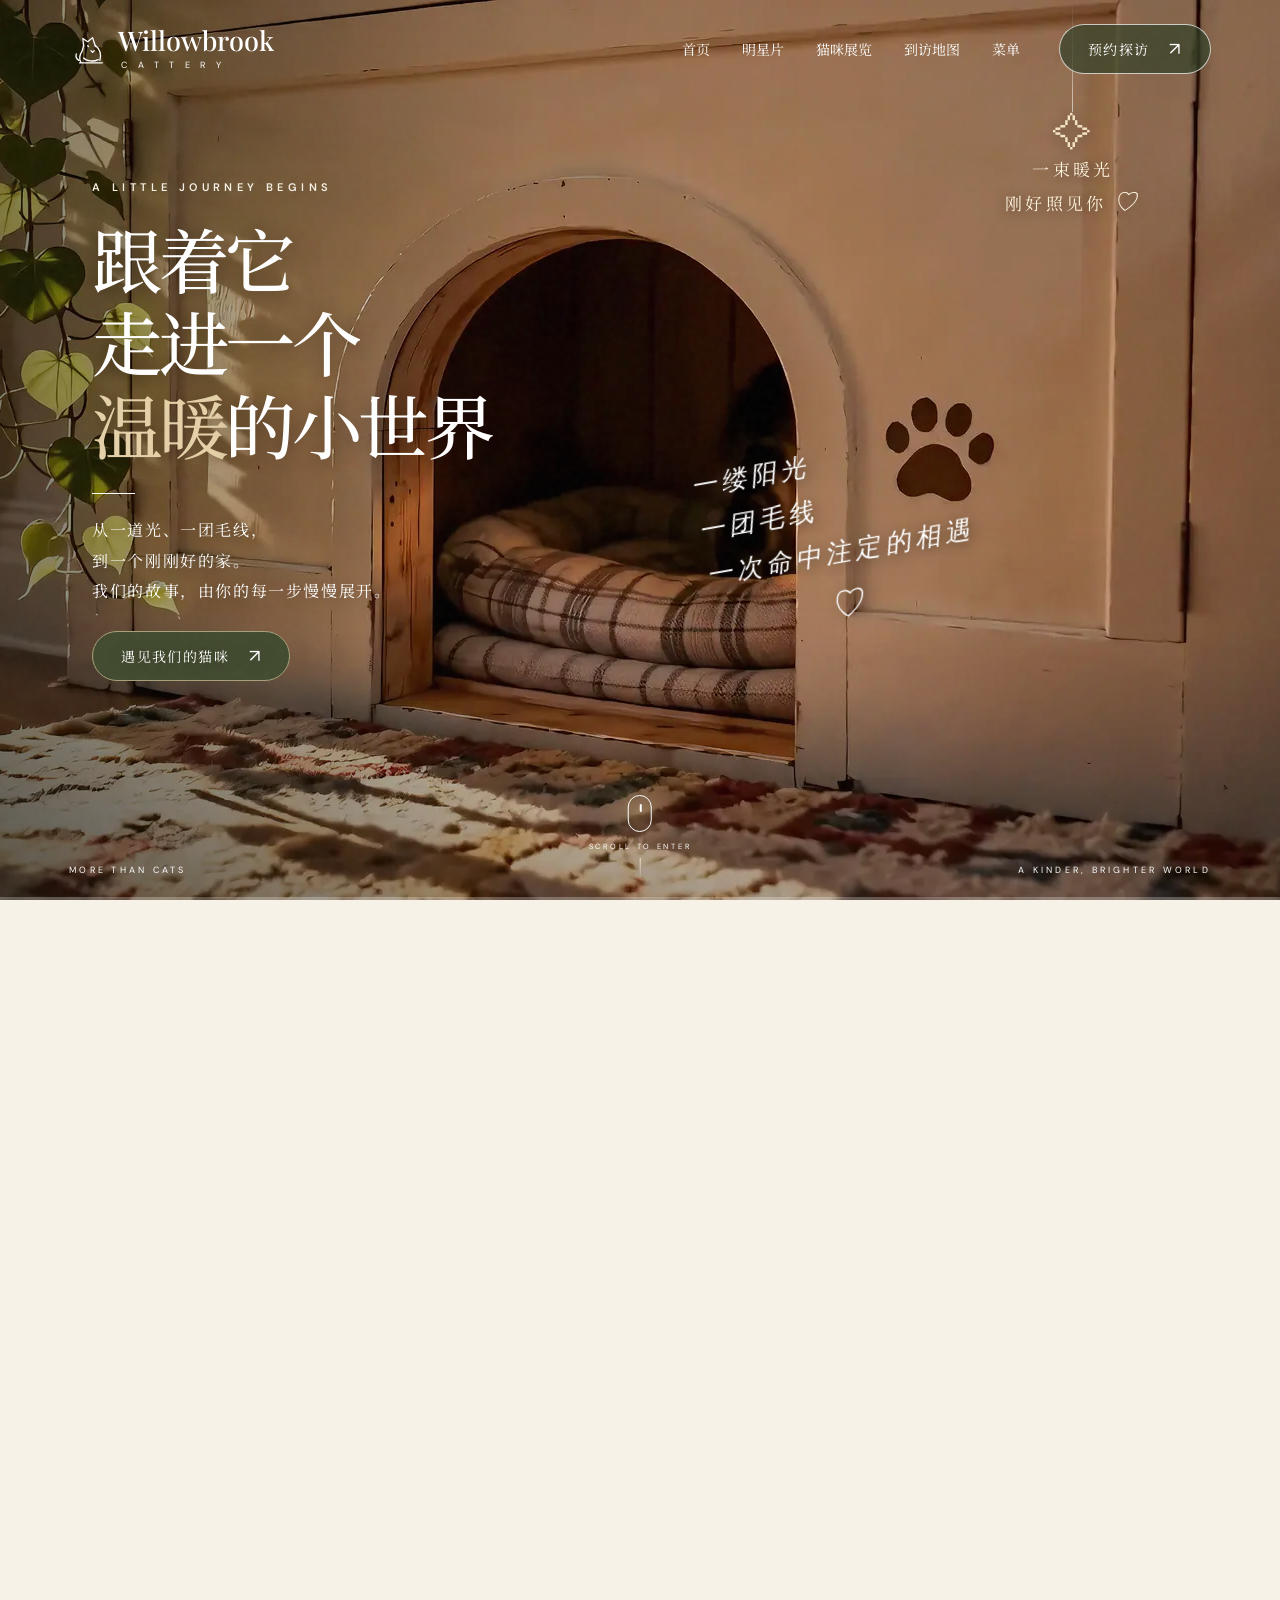
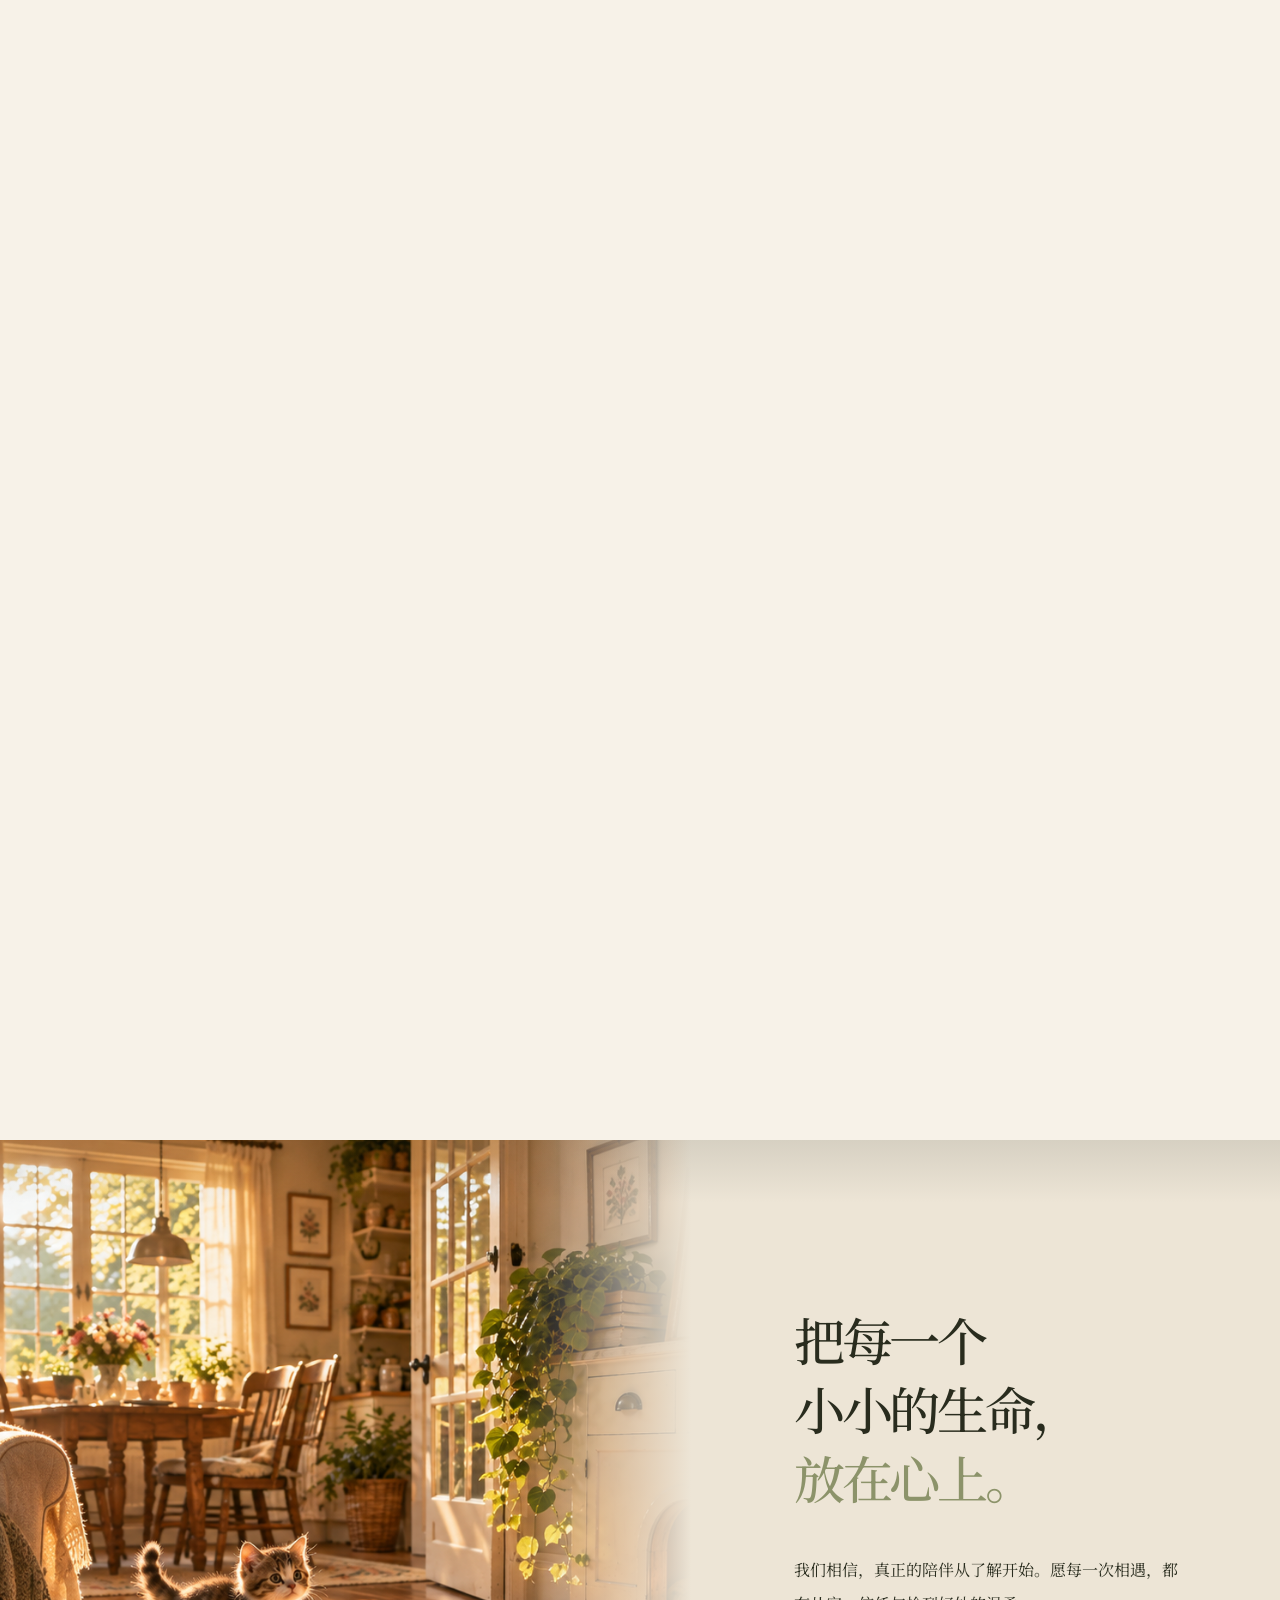
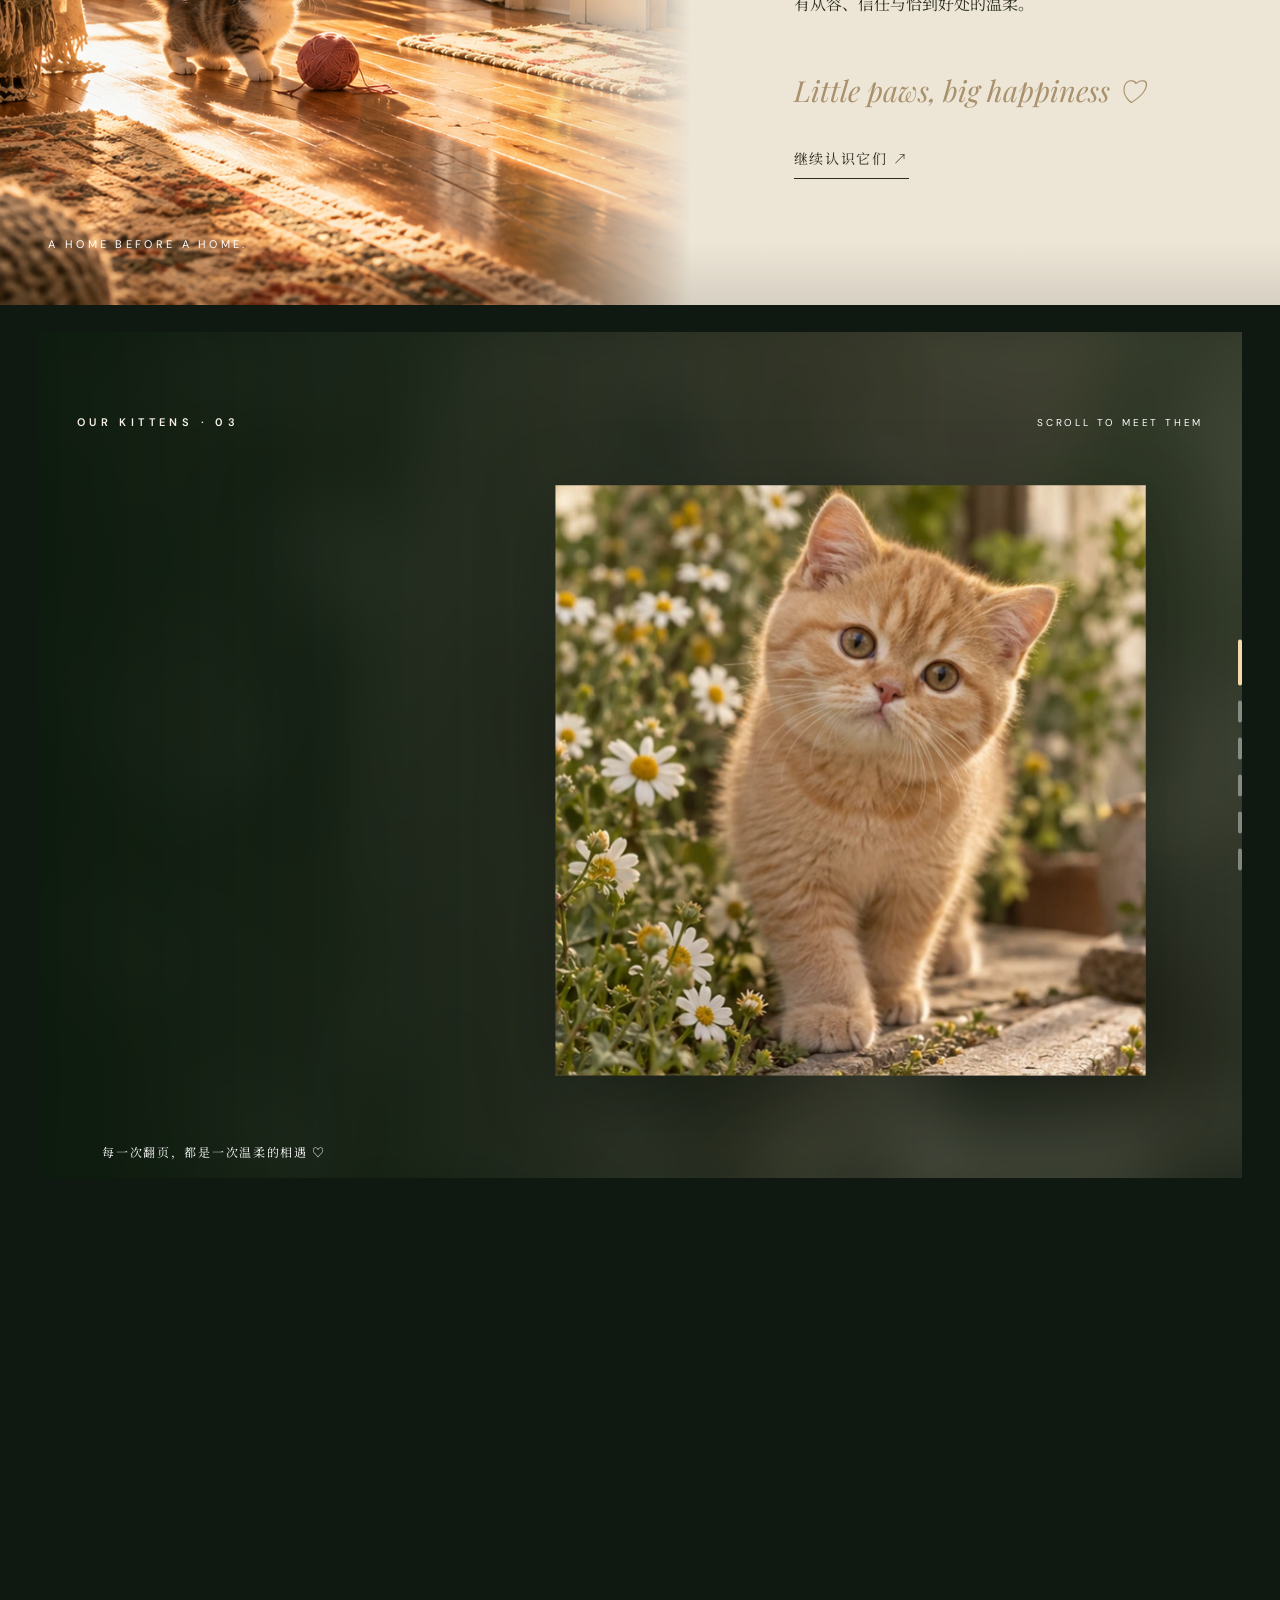
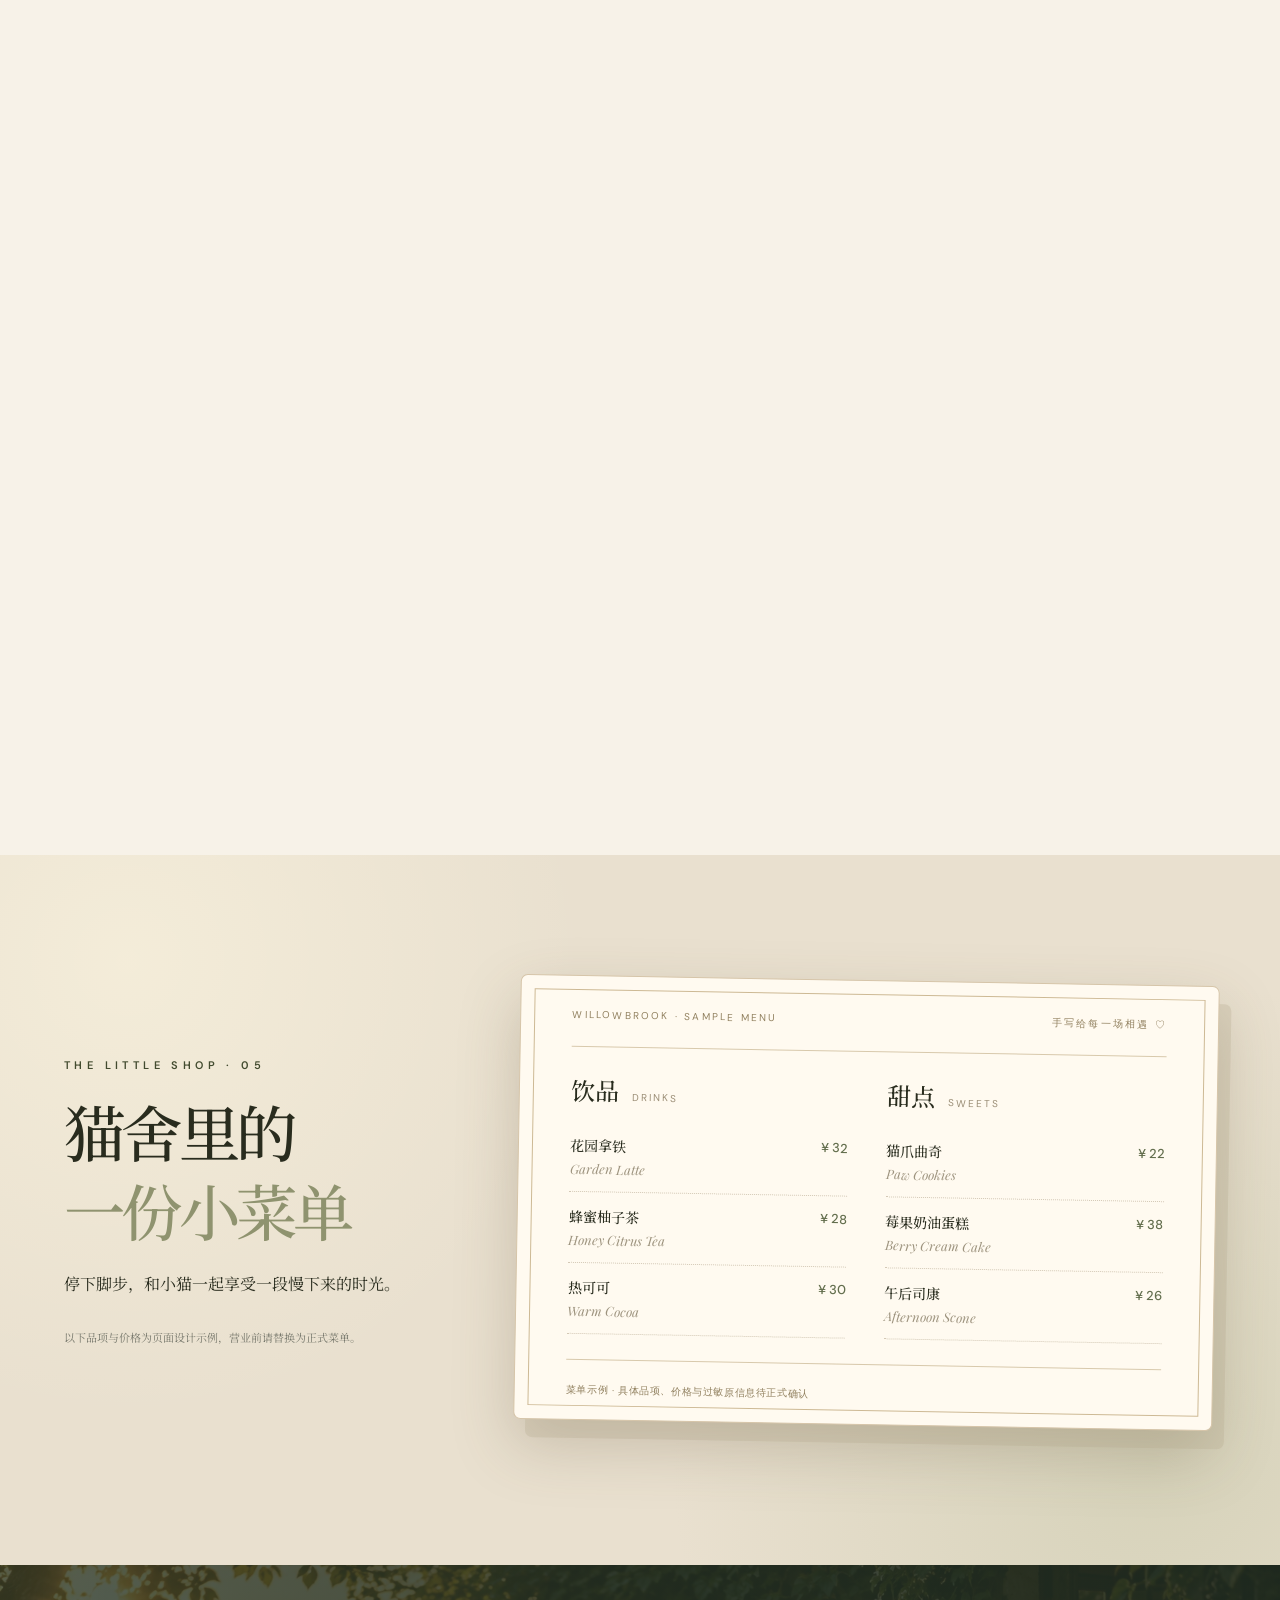
==== commit 6635877c: "Improve desktop scroll scenes and postcard detail" ====
--- a/docs/index.html
+++ b/docs/index.html
@@ -9,9 +9,10 @@
   <link rel="preconnect" href="https://fonts.googleapis.com">
   <link rel="preconnect" href="https://fonts.gstatic.com" crossorigin>
   <link href="https://fonts.googleapis.com/css2?family=DM+Sans:wght@400;500;600;700&family=Playfair+Display:wght@400;500;600&family=Noto+Serif+SC:wght@400;500;600;700&display=swap" rel="stylesheet">
-  <link rel="stylesheet" href="styles.css">
+  <link rel="stylesheet" href="styles.css?v=20261011-cards">
+  <link rel="preload" href="assets/video/hero-poster.webp" as="image" fetchpriority="high">
 </head>
-<body>
+<body class="hero-intro">
   <div class="shared-scene-bg" aria-hidden="true"></div>
   <div class="grain" aria-hidden="true"></div>
   <header class="site-header" id="siteHeader">
@@ -32,7 +33,9 @@
         <canvas class="film-frames" id="heroFrames" width="1600" height="900" role="img" aria-label="跟随滚动逐帧播放的小猫画面"></canvas>
         <canvas class="film-handoff" id="heroHandoff" width="1600" height="900" aria-hidden="true"></canvas>
         <video class="film-idle" id="heroIdle" src="assets/video/hero-idle-loop.mp4" preload="auto" autoplay loop muted playsinline poster="assets/video/hero-poster.webp" aria-label="小猫轻轻摇尾巴，壁炉里的火焰持续闪动"></video>
+        <video class="film-end" id="heroEnd" data-src="assets/video/hero-end-loop.mp4" preload="none" loop muted playsinline aria-hidden="true"></video>
         <div class="film-shade"></div>
+        <div class="film-opening" aria-hidden="true"></div>
         <div class="film-grid" aria-hidden="true"><span>01 — 04</span><span>SCROLL FILM EXPERIENCE</span></div>
         <div class="film-copy film-copy-first" id="filmFirst">
           <span class="eyebrow light">A LITTLE JOURNEY BEGINS</span>
@@ -108,7 +111,6 @@
 
   <div class="portal-iris" id="portalIris" aria-hidden="true"></div>
   <div class="portal-shutters" id="portalShutters" aria-hidden="true"><div class="portal-lid portal-lid-top"></div><div class="portal-lid portal-lid-bottom"></div></div>
-  <div class="wand-cursor" id="wandCursor" aria-hidden="true"><svg viewBox="0 0 96 96" xmlns="http://www.w3.org/2000/svg"><path d="M15 81 61 26" fill="none" stroke="#f5e6bf" stroke-width="5" stroke-linecap="round"/><path d="M61 26Q74 18 77 30Q80 41 68 50" fill="none" stroke="#ead2aa" stroke-width="2"/><path d="M67 47Q55 38 49 50Q54 62 67 56Q82 64 86 49Q80 38 67 47Z" fill="#eab6a4" stroke="#fff2d5" stroke-width="2"/><path d="M65 49Q69 54 77 53" fill="none" stroke="#ac746d" stroke-width="1.5"/><circle cx="14" cy="82" r="4" fill="#ad7b55"/></svg></div>
 
   <footer class="site-footer"><span>Willowbrook Cattery</span><span>A KINDER, BRIGHTER WORLD</span><span>© 2026 · 视觉概念演示</span></footer>
 
@@ -119,6 +121,8 @@
 
   <script src="assets/js/gsap.min.js" defer></script>
   <script src="assets/js/ScrollTrigger.min.js" defer></script>
-  <script src="script.js" defer></script>
+  <script src="assets/js/lenis.min.js" defer></script>
+  <script src="assets/js/hero-media.js?v=20261011-motion2" defer></script>
+  <script src="script.js?v=20261011-cards2" defer></script>
 </body>
 </html>
--- a/docs/styles.css
+++ b/docs/styles.css
@@ -1,5 +1,11 @@
 :root{--ink:#292c1e;--olive:#424b2f;--olive-deep:#242b1c;--cream:#f7f2e8;--paper:#fffaf0;--gold:#c8ab78;--line:#d9ceb9;--serif:"Noto Serif SC",serif;--display:"Playfair Display",Georgia,serif;--sans:"DM Sans",Arial,sans-serif}
-*{box-sizing:border-box}html{scroll-behavior:smooth}body{margin:0;background:var(--cream);color:var(--ink);font-family:var(--serif);overflow-x:hidden}button,input,select{font:inherit}button{cursor:pointer}a{color:inherit;text-decoration:none}img,video{display:block;max-width:100%}::selection{background:#bdb590;color:#222}
+*{box-sizing:border-box}html{scroll-behavior:auto}body{margin:0;background:var(--cream);color:var(--ink);font-family:var(--serif);overflow-x:hidden}button,input,select{font:inherit}button{cursor:pointer}a{color:inherit;text-decoration:none}img,video{display:block;max-width:100%}::selection{background:#bdb590;color:#222}
+/* Lenis owns desktop wheel smoothing; panels retain their native nested scrolling. */
+html.lenis,html.lenis body{height:auto}
+.lenis.lenis-smooth{scroll-behavior:auto!important}
+.lenis.lenis-smooth [data-lenis-prevent]{overscroll-behavior:contain}
+.lenis.lenis-stopped{overflow:visible}
+#filmProgress{width:100%;transform:scaleX(0);transform-origin:left center}
 .grain{position:fixed;inset:0;pointer-events:none;z-index:1000;opacity:.16;background-image:url("data:image/svg+xml,%3Csvg viewBox='0 0 180 180' xmlns='http://www.w3.org/2000/svg'%3E%3Cfilter id='n'%3E%3CfeTurbulence type='fractalNoise' baseFrequency='.66' numOctaves='3' stitchTiles='stitch'/%3E%3C/filter%3E%3Crect width='100%25' height='100%25' filter='url(%23n)' opacity='.2'/%3E%3C/svg%3E")}
 .site-header{position:fixed;top:0;left:0;right:0;z-index:100;display:flex;align-items:center;gap:3vw;padding:24px clamp(22px,5.4vw,96px);color:#fff;transition:background .45s,color .45s,padding .35s,box-shadow .35s}.site-header.scrolled{background:rgba(250,246,236,.94);color:var(--ink);padding-top:14px;padding-bottom:14px;backdrop-filter:blur(16px);box-shadow:0 5px 30px #342e2114}.brand{display:flex;align-items:center;gap:10px;min-width:280px}.brand-mark{font-size:37px;font-family:serif;line-height:1;font-weight:400;transform:rotate(-14deg);display:inline-block}.brand-word{display:flex;flex-direction:column}.brand strong{font-family:var(--display);font-size:27px;font-weight:500;line-height:1}.brand small{font:9px var(--sans);letter-spacing:.47em;padding-left:3px;margin-top:5px}.main-nav{display:flex;align-items:center;justify-content:center;gap:clamp(16px,2.5vw,48px);margin-left:auto}.main-nav a{font-size:14px;white-space:nowrap;position:relative;transition:opacity .25s}.main-nav a:hover{opacity:.65}.main-nav a::after{content:"";position:absolute;left:0;right:100%;bottom:-8px;height:1px;background:currentColor;transition:right .3s}.main-nav a:hover::after{right:0}.pill{border-radius:999px;border:1px solid transparent;padding:14px 28px;display:inline-flex;justify-content:center;align-items:center;gap:20px;min-height:48px;white-space:nowrap;font-size:14px;letter-spacing:.1em;transition:transform .3s,box-shadow .3s,background .3s,color .3s}.pill:hover{transform:translateY(-3px);box-shadow:0 10px 24px #10140830}.pill:active{transform:translateY(0)}.pill span{font-family:var(--sans);font-size:18px;line-height:1}.pill-outline{border-color:#ffffffb8;background:#344127b8;color:#fff}.scrolled .pill-outline{border-color:var(--olive);background:var(--olive)}.pill-solid{background:var(--olive);border-color:#a6a17a;color:#fff}.menu-toggle{display:none;background:none;border:0;padding:6px}.menu-toggle span{display:block;width:24px;height:1px;background:currentColor;margin:6px 0}
 .eyebrow{display:block;font:600 11px var(--sans);letter-spacing:.4em;color:var(--olive);text-transform:uppercase}.eyebrow.light{color:#f7f1e6}.fine-line{display:block;width:43px;height:1px;background:#fff;margin:28px 0 21px}.film{height:360vh;background:#030504}.film-sticky{position:sticky;top:0;height:100vh;overflow:hidden;background:#040604;color:#fff}.film-video{position:absolute;width:100%;height:100%;inset:0;object-fit:cover;filter:saturate(.9) contrast(1.04)}.film-shade{position:absolute;inset:0;background:linear-gradient(90deg,rgba(5,9,5,.5),rgba(5,9,5,.1) 42%,rgba(5,9,5,.05) 65%),linear-gradient(0deg,rgba(0,0,0,.3),transparent 30%)}.film-grid{position:absolute;left:5.4vw;right:5.4vw;top:50%;display:flex;justify-content:space-between;opacity:.45;font:10px var(--sans);letter-spacing:.3em;transform:translateY(-50%) rotate(-90deg);pointer-events:none;display:none}.film-copy{position:absolute;z-index:2;left:7.2vw;top:20%;max-width:600px;text-shadow:0 2px 18px #0005}.film-copy h1,.film-copy h2{font:500 clamp(47px,5.5vw,94px)/1.18 var(--serif);letter-spacing:-.05em;margin:22px 0 0}.film-copy h1 em,.story-copy h2 em{font-style:normal;color:#e5d1a8}.film-copy h2{font-size:clamp(45px,5.2vw,86px)}.film-copy p{font-size:16px;line-height:1.9;letter-spacing:.1em;margin:0 0 25px}.film-copy-second{opacity:0;transform:translateY(55px)}.film-script{position:absolute;z-index:2;right:24%;top:49%;font-family:cursive;font-size:clamp(18px,2vw,28px);font-style:italic;line-height:1.75;letter-spacing:.16em;transform:rotate(-10deg);text-shadow:0 3px 15px #0009;opacity:.9}.film-script span{display:block;font-size:34px;text-align:center}.film-progress{position:absolute;z-index:3;bottom:0;left:0;right:0;height:3px;background:#fff4}.film-progress span{display:block;width:0;height:100%;background:#f8ead5}.scroll-cue{position:absolute;left:50%;bottom:49px;z-index:3;display:flex;align-items:center;flex-direction:column;gap:10px;transform:translateX(-50%);font:9px var(--sans);letter-spacing:.3em}.mouse-icon{width:24px;height:37px;border:1px solid #fff;border-radius:20px;position:relative}.mouse-icon:after{content:"";position:absolute;top:8px;left:11px;width:2px;height:8px;border-radius:2px;background:#fff;animation:mouse 1.6s infinite}@keyframes mouse{to{transform:translateY(9px);opacity:0}}.film-bottom{position:absolute;z-index:2;bottom:24px;left:5.4vw;right:5.4vw;display:flex;justify-content:space-between;font:9px var(--sans);letter-spacing:.36em}.iris{position:absolute;z-index:5;width:10vw;height:10vw;left:72%;top:54%;border-radius:50%;background:#020302;transform:translate(-50%,-50%) scale(0);pointer-events:none;will-change:transform}
@@ -83,7 +89,7 @@
 
 /* A captured video frame covers the decoder handoff until the requested image is ready. */
 .film-handoff{position:absolute;inset:0;width:100%;height:100%;object-fit:cover;z-index:2;opacity:0;pointer-events:none;transform-origin:44% 49%;will-change:opacity,transform}
-.film-handoff.is-fading{opacity:0!important;transition:opacity .42s ease-out}
+.film-end{position:absolute;inset:0;width:100%;height:100%;object-fit:cover;z-index:1;opacity:0;pointer-events:none;transform-origin:44% 49%;will-change:opacity,transform}
 .film-shade{z-index:3}.film-copy,.film-script,.film-hanging-note,.scroll-cue,.film-bottom,.film-progress{z-index:4}
 .film-frames{z-index:0}.film-idle{z-index:1}
 @media(max-width:760px){.film-handoff{transform-origin:58% 54%}}
@@ -196,11 +202,22 @@
   .visit-book{min-height:32px;padding:6px 10px;font-size:10px}
 }
 
-/* Fine pointers get a teaser wand; touch scrolling keeps all scene transitions. */
-@media(pointer:fine) and (prefers-reduced-motion:no-preference){.has-wand body,.has-wand body a,.has-wand body button{cursor:none}.wand-cursor{position:fixed;left:-9px;top:-51px;width:64px;height:64px;z-index:1001;pointer-events:none;opacity:0;will-change:transform;filter:drop-shadow(0 2px 5px #0007)}.wand-cursor.visible{opacity:1}.wand-cursor svg{width:100%;height:100%}}
-@media(pointer:coarse){.wand-cursor{display:none}}
+/* Desktop scenes share scroll space without adding a second pin or transform scrub. */
+@media(min-width:761px) and (prefers-reduced-motion:no-preference){
+  .film{height:460vh}
+  .featured{height:300vh}
+  .film-sticky{opacity:var(--hero-scene-opacity,1)}
+  .featured-sticky{background-color:var(--cats-scene-color,transparent)}
+  .film-frames,.film-idle,.film-handoff,.film-end{object-position:44% 49%;transform-origin:44% 49%}
+  .postcard,.postcard.is-selected{transition:box-shadow .35s,filter .35s}
+  .story-copy>*,.story-image img{transition:none}
+  .story:before,.story:after{content:"";position:absolute;left:0;right:0;height:clamp(36px,7vh,80px);z-index:1;pointer-events:none}
+  .story:before{top:0;background:linear-gradient(180deg,#1018121a,transparent)}
+  .story:after{bottom:0;background:linear-gradient(0deg,#1018121a,transparent)}
+  .visit-sticky{transform-origin:50% 50%;will-change:transform,opacity}
+}
 @media(prefers-reduced-motion:reduce){
-  .wand-cursor{display:none}.story-copy>*{opacity:1;transform:none}
+  .film-end{display:none!important}.story-copy>*{opacity:1;transform:none}
   .diary{height:auto}.diary-sticky{position:relative;height:auto;padding:95px 6vw 35px}
   .diary-visual,.diary-images{position:relative;inset:auto;width:100%;height:auto;transform:none!important;opacity:1!important;border-radius:0!important}
   .diary-slide{position:relative;inset:auto;height:auto;padding:20px 0;opacity:1!important;transform:none!important}
@@ -214,3 +231,43 @@
   .visit-container{position:relative;inset:auto;margin:0;padding:80px 5vw 60px;transform:none!important;opacity:1!important;filter:none!important}
   .visit-layout{flex:auto;min-height:600px}
 }
+
+/* First second: room, cat, then the invitation. The veil does not delay media loading. */
+.film-opening{display:none;position:absolute;inset:0;z-index:3;pointer-events:none}
+@media(min-width:761px) and (prefers-reduced-motion:no-preference){
+  .film-sticky{background:#040604 url('assets/video/hero-poster.webp') 44% 49%/cover no-repeat}
+  .hero-intro .film-opening{display:block}
+  .hero-intro .film-opening:before,.hero-intro .film-opening:after{content:"";position:absolute;inset:0;pointer-events:none}
+  .hero-intro .film-opening:before{background:#040604;animation:openingRoom .52s both}
+  .hero-intro .film-opening:after{background:radial-gradient(ellipse 31% 46% at 46% 48%,#040604 18%,#040604ed 62%,transparent 100%);animation:openingCat .76s both}
+  .hero-intro #filmFirst>*{animation:openingLine .30s both}
+  .hero-intro #filmFirst>:nth-child(1){animation-delay:.46s}
+  .hero-intro #filmFirst>:nth-child(2){animation-delay:.50s}
+  .hero-intro #filmFirst>:nth-child(3){animation-delay:.57s}
+  .hero-intro #filmFirst>:nth-child(4){animation-delay:.63s}
+  .hero-intro #filmFirst>:nth-child(5){animation-delay:.69s}
+  .hero-intro .film-script,.hero-intro .film-bottom{animation:openingFade .32s .70s both}
+  .hero-intro .film-hanging-note{animation:openingFade .32s .70s both,hangingSway 5s ease-in-out infinite alternate}
+  .hero-intro .scroll-cue{animation:openingCue .30s .72s both}
+  .hero-intro .site-header{animation:openingHeader .36s .61s both}
+  .scroll-cue:before{content:"";position:absolute;top:-18px;left:50%;width:76px;height:76px;margin-left:-38px;border-radius:50%;background:radial-gradient(circle,#f4da9c46 0%,#f4da9c1a 38%,transparent 72%);pointer-events:none;animation:cueGlow 3s ease-in-out infinite}
+  .scroll-cue:after{content:"";position:absolute;top:calc(100% + 7px);left:50%;width:1px;height:23px;background:linear-gradient(#f5e8c9,transparent);pointer-events:none;animation:cueLine 2.8s ease-in-out infinite}
+  .scroll-cue .mouse-icon{animation:cueFloat 2.8s ease-in-out infinite}
+  .scroll-cue small{animation:cueWords 2.8s ease-in-out infinite}
+}
+@keyframes openingRoom{0%,12%{opacity:1}100%{opacity:0}}
+@keyframes openingCat{0%,32%{opacity:1}100%{opacity:0}}
+@keyframes openingLine{from{opacity:0;transform:translateY(12px)}to{opacity:1;transform:translateY(0)}}
+@keyframes openingFade{from{opacity:0}to{opacity:1}}
+@keyframes openingCue{from{opacity:0;transform:translate(-50%,9px)}to{opacity:1;transform:translate(-50%,0)}}
+@keyframes openingHeader{from{opacity:0;transform:translateY(-9px)}to{opacity:1;transform:translateY(0)}}
+@keyframes cueGlow{0%,100%{opacity:.35;transform:scale(.82)}50%{opacity:.8;transform:scale(1.08)}}
+@keyframes cueFloat{0%,100%{transform:translateY(0)}50%{transform:translateY(4px)}}
+@keyframes cueLine{0%,100%{opacity:.25;transform:scaleY(.65)}50%{opacity:.8;transform:scaleY(1)}}
+@keyframes cueWords{0%,100%{opacity:.65}50%{opacity:1}}
+
+/* A quiet scrim keeps the garden and the unopened postcards in view. */
+@media(min-width:761px){
+  .detail-backdrop{background:#07120840;backdrop-filter:none}
+}
+@media(min-width:1051px){.detail-panel{width:min(540px,38vw)}}
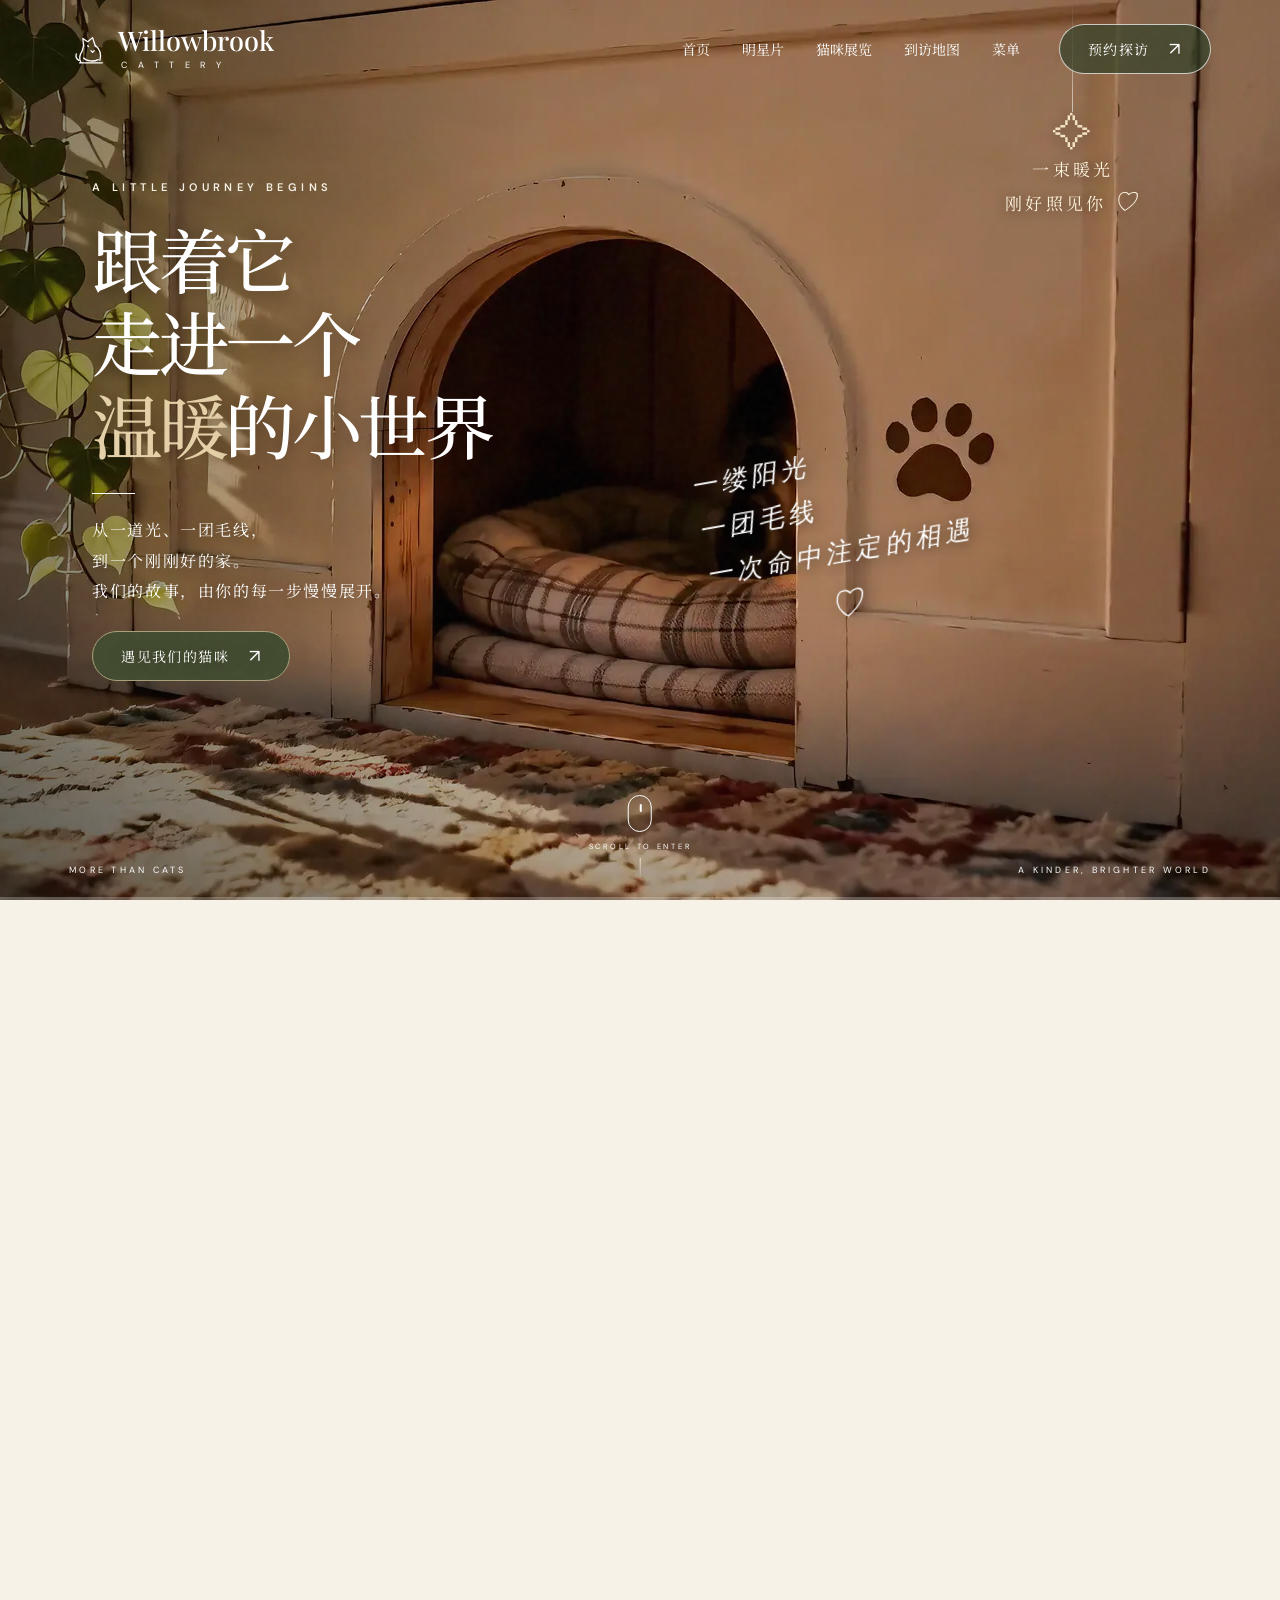
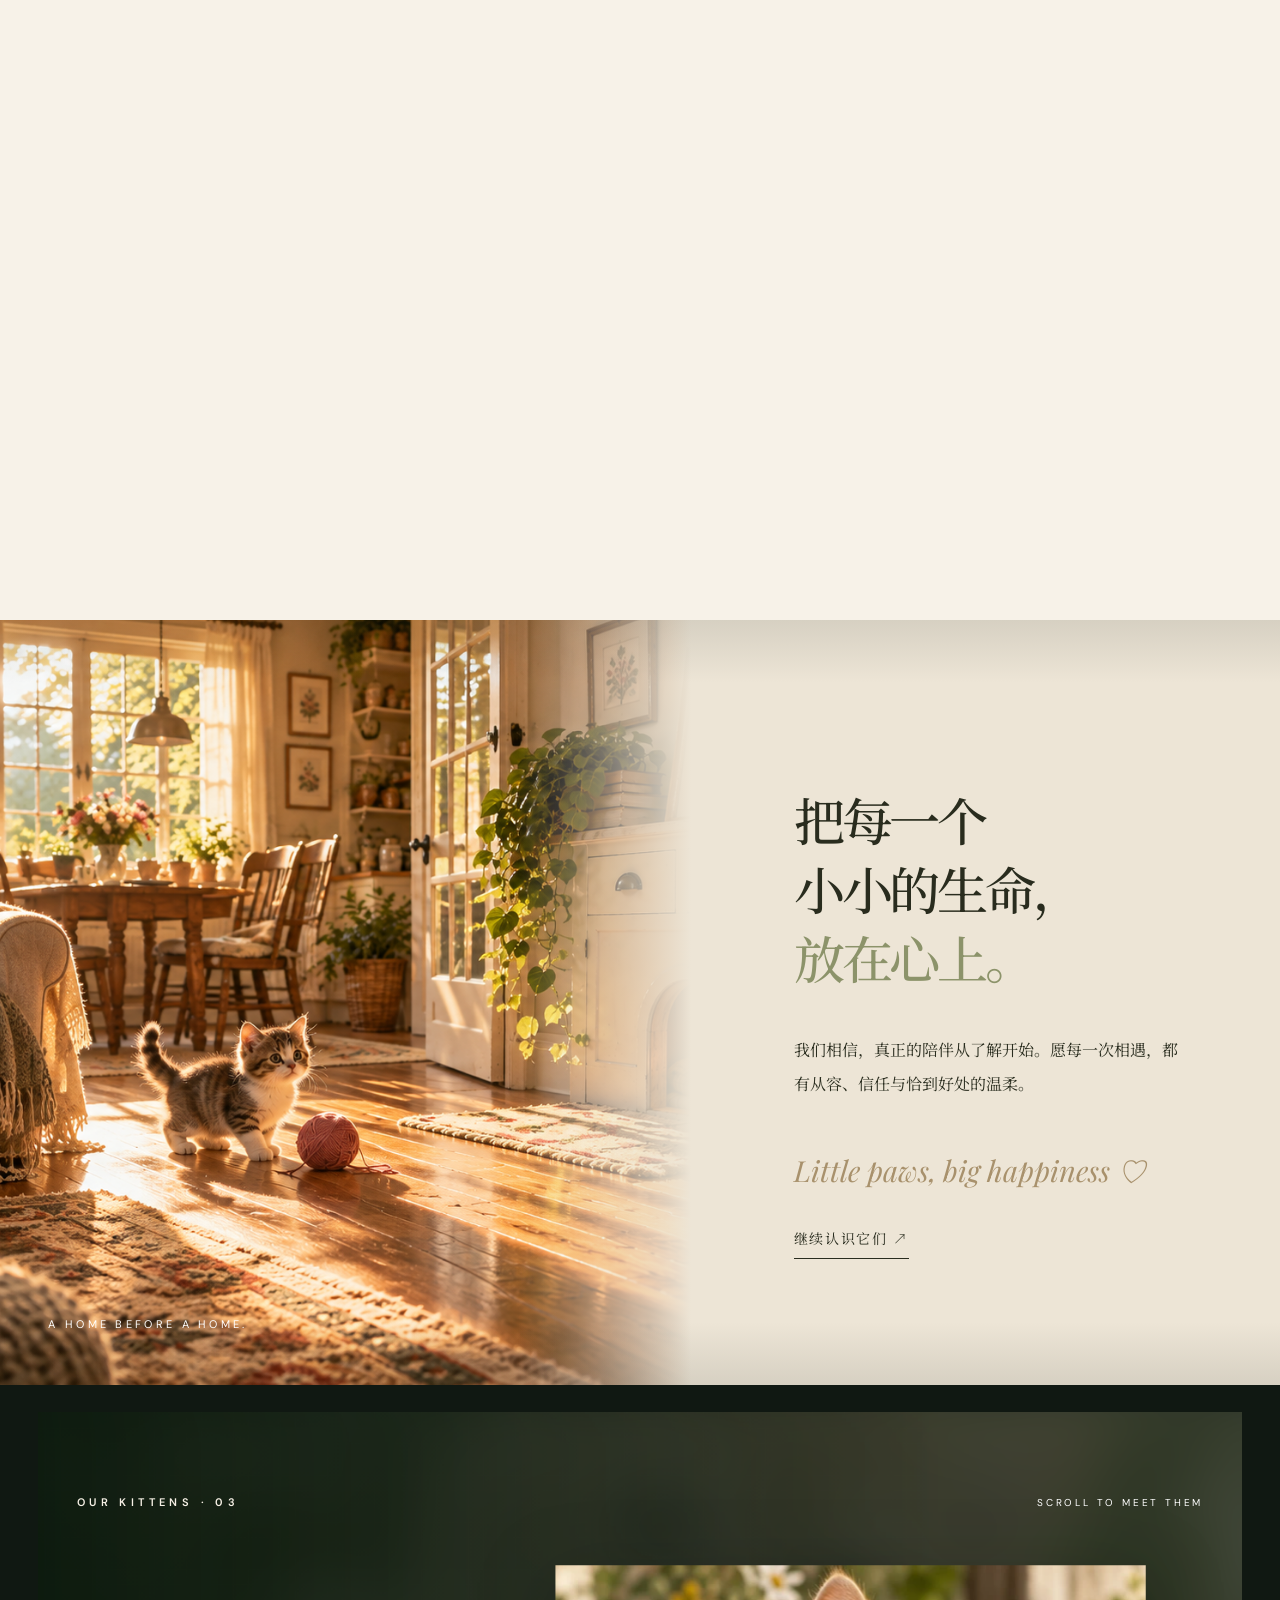
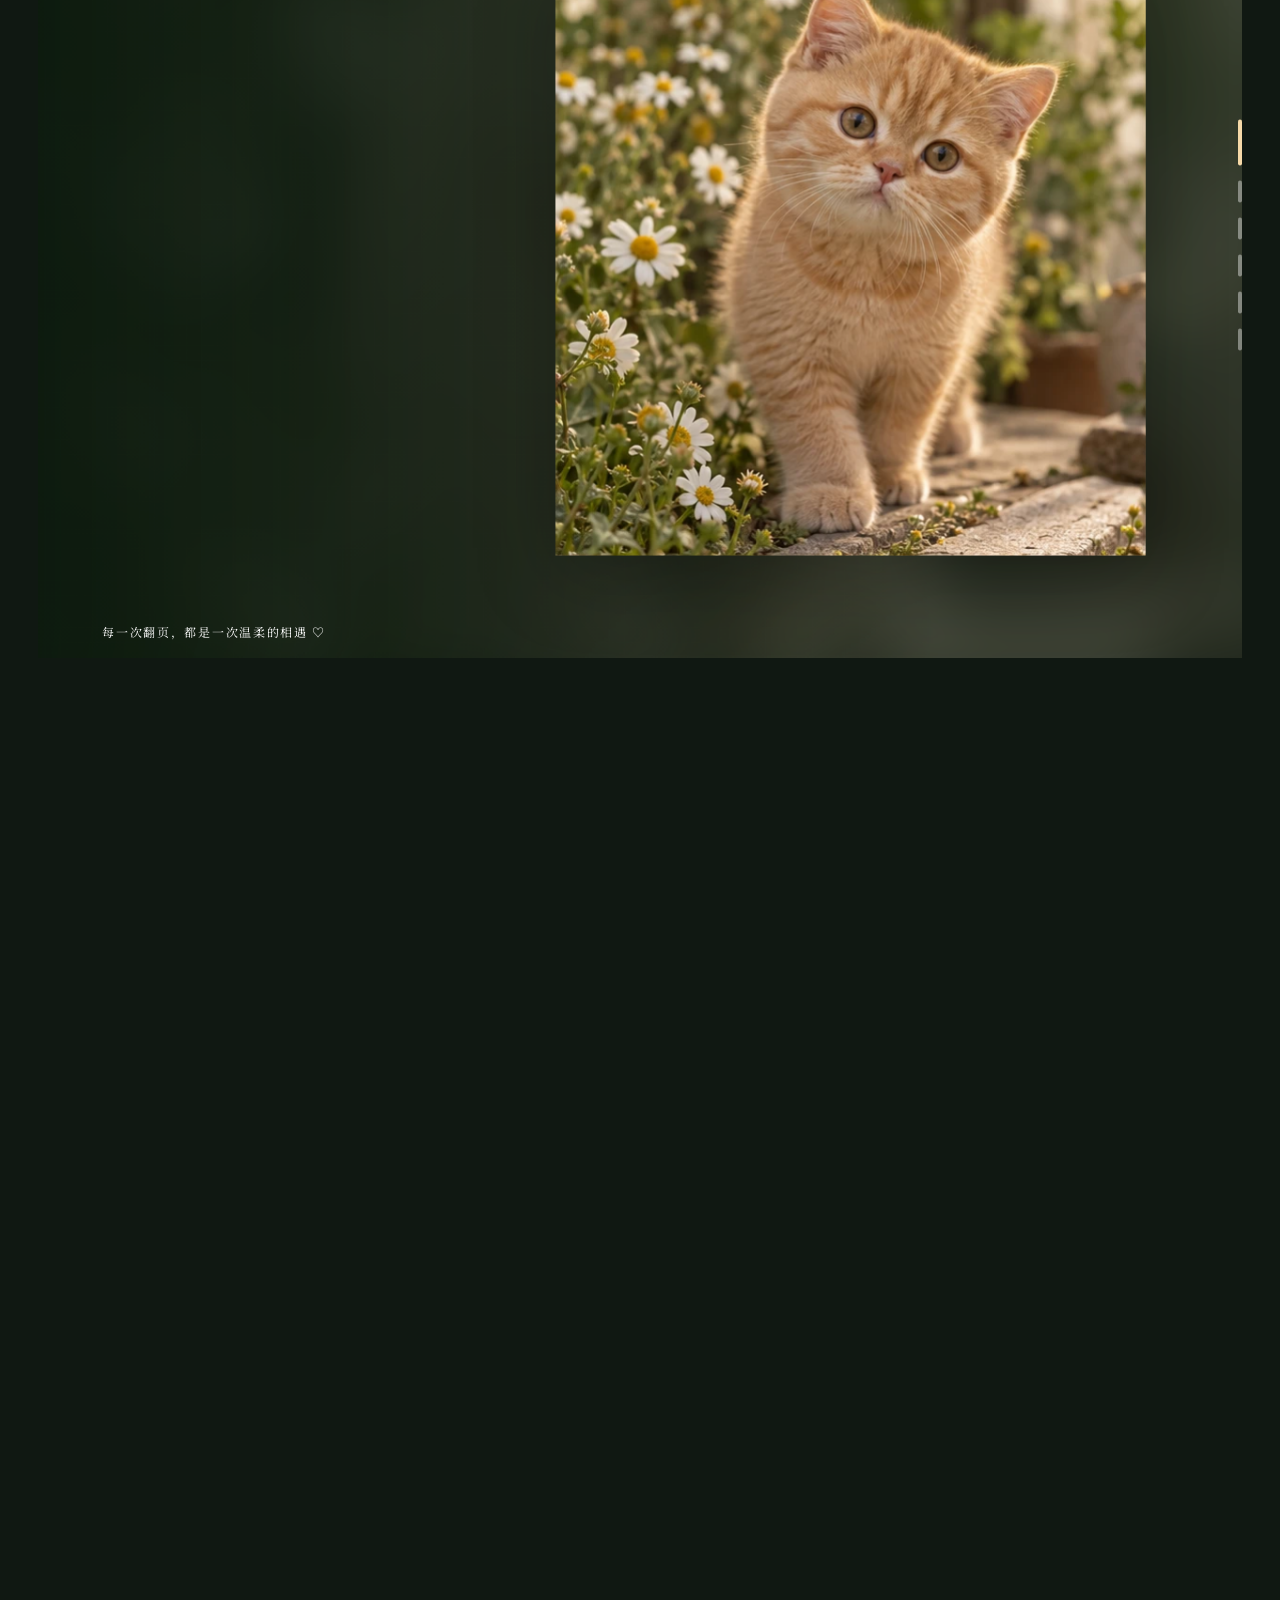
==== commit ddc03513: "Package revised looping hero for Pages" ====
--- a/docs/index.html
+++ b/docs/index.html
@@ -9,8 +9,7 @@
   <link rel="preconnect" href="https://fonts.googleapis.com">
   <link rel="preconnect" href="https://fonts.gstatic.com" crossorigin>
   <link href="https://fonts.googleapis.com/css2?family=DM+Sans:wght@400;500;600;700&family=Playfair+Display:wght@400;500;600&family=Noto+Serif+SC:wght@400;500;600;700&display=swap" rel="stylesheet">
-  <link rel="stylesheet" href="styles.css?v=20261011-cards">
-  <link rel="preload" href="assets/video/hero-poster.webp" as="image" fetchpriority="high">
+  <link rel="stylesheet" href="styles.css?v=20261011-hero3">
 </head>
 <body class="hero-intro">
   <div class="shared-scene-bg" aria-hidden="true"></div>
@@ -32,7 +31,7 @@
       <div class="film-sticky">
         <canvas class="film-frames" id="heroFrames" width="1600" height="900" role="img" aria-label="跟随滚动逐帧播放的小猫画面"></canvas>
         <canvas class="film-handoff" id="heroHandoff" width="1600" height="900" aria-hidden="true"></canvas>
-        <video class="film-idle" id="heroIdle" src="assets/video/hero-idle-loop.mp4" preload="auto" autoplay loop muted playsinline poster="assets/video/hero-poster.webp" aria-label="小猫轻轻摇尾巴，壁炉里的火焰持续闪动"></video>
+        <video class="film-idle" id="heroIdle" src="assets/video/hero-idle-loop.mp4" preload="auto" autoplay loop muted playsinline aria-label="小猫轻轻摇尾巴，壁炉里的火焰持续闪动"></video>
         <video class="film-end" id="heroEnd" data-src="assets/video/hero-end-loop.mp4" preload="none" loop muted playsinline aria-hidden="true"></video>
         <div class="film-shade"></div>
         <div class="film-opening" aria-hidden="true"></div>
@@ -122,7 +121,7 @@
   <script src="assets/js/gsap.min.js" defer></script>
   <script src="assets/js/ScrollTrigger.min.js" defer></script>
   <script src="assets/js/lenis.min.js" defer></script>
-  <script src="assets/js/hero-media.js?v=20261011-motion2" defer></script>
-  <script src="script.js?v=20261011-cards2" defer></script>
+  <script src="assets/js/hero-media.js?v=20261011-hero3" defer></script>
+  <script src="script.js?v=20261011-hero3" defer></script>
 </body>
 </html>
--- a/docs/styles.css
+++ b/docs/styles.css
@@ -87,7 +87,7 @@
 @media(max-width:760px) and (max-height:600px){.film-hanging-note{right:4vw}.hanging-thread{height:70px}.hanging-words{font-size:10px}}
 @media(prefers-reduced-motion:reduce){.film-idle{display:none!important}.portal-iris,.portal-shutters,.film-hanging-note{display:none!important}.film,.featured{height:100vh}.featured,.story{margin-top:0}.story{opacity:1!important;transform:none!important;pointer-events:auto!important}}
 
-/* A captured video frame covers the decoder handoff until the requested image is ready. */
+/* The handoff canvas remains available for media recovery; normal blends use live video. */
 .film-handoff{position:absolute;inset:0;width:100%;height:100%;object-fit:cover;z-index:2;opacity:0;pointer-events:none;transform-origin:44% 49%;will-change:opacity,transform}
 .film-end{position:absolute;inset:0;width:100%;height:100%;object-fit:cover;z-index:1;opacity:0;pointer-events:none;transform-origin:44% 49%;will-change:opacity,transform}
 .film-shade{z-index:3}.film-copy,.film-script,.film-hanging-note,.scroll-cue,.film-bottom,.film-progress{z-index:4}
@@ -204,7 +204,7 @@
 
 /* Desktop scenes share scroll space without adding a second pin or transform scrub. */
 @media(min-width:761px) and (prefers-reduced-motion:no-preference){
-  .film{height:460vh}
+  .film{height:580vh}
   .featured{height:300vh}
   .film-sticky{opacity:var(--hero-scene-opacity,1)}
   .featured-sticky{background-color:var(--cats-scene-color,transparent)}
@@ -235,21 +235,23 @@
 /* First second: room, cat, then the invitation. The veil does not delay media loading. */
 .film-opening{display:none;position:absolute;inset:0;z-index:3;pointer-events:none}
 @media(min-width:761px) and (prefers-reduced-motion:no-preference){
-  .film-sticky{background:#040604 url('assets/video/hero-poster.webp') 44% 49%/cover no-repeat}
-  .hero-intro .film-opening{display:block}
-  .hero-intro .film-opening:before,.hero-intro .film-opening:after{content:"";position:absolute;inset:0;pointer-events:none}
-  .hero-intro .film-opening:before{background:#040604;animation:openingRoom .52s both}
-  .hero-intro .film-opening:after{background:radial-gradient(ellipse 31% 46% at 46% 48%,#040604 18%,#040604ed 62%,transparent 100%);animation:openingCat .76s both}
-  .hero-intro #filmFirst>*{animation:openingLine .30s both}
-  .hero-intro #filmFirst>:nth-child(1){animation-delay:.46s}
-  .hero-intro #filmFirst>:nth-child(2){animation-delay:.50s}
-  .hero-intro #filmFirst>:nth-child(3){animation-delay:.57s}
-  .hero-intro #filmFirst>:nth-child(4){animation-delay:.63s}
-  .hero-intro #filmFirst>:nth-child(5){animation-delay:.69s}
-  .hero-intro .film-script,.hero-intro .film-bottom{animation:openingFade .32s .70s both}
-  .hero-intro .film-hanging-note{animation:openingFade .32s .70s both,hangingSway 5s ease-in-out infinite alternate}
-  .hero-intro .scroll-cue{animation:openingCue .30s .72s both}
-  .hero-intro .site-header{animation:openingHeader .36s .61s both}
+  .film-sticky{background:#040604}
+  .hero-intro .film-opening{display:block;background:#040604}
+  .hero-intro:not(.hero-video-ready) .film-copy-first,.hero-intro:not(.hero-video-ready) .film-script,.hero-intro:not(.hero-video-ready) .film-hanging-note,.hero-intro:not(.hero-video-ready) .film-bottom,.hero-intro:not(.hero-video-ready) .scroll-cue{visibility:hidden}
+  .hero-intro.hero-video-ready .film-opening{background:transparent}
+  .hero-intro.hero-video-ready .film-opening:before,.hero-intro.hero-video-ready .film-opening:after{content:"";position:absolute;inset:0;pointer-events:none}
+  .hero-intro.hero-video-ready .film-opening:before{background:#040604;animation:openingRoom .52s both}
+  .hero-intro.hero-video-ready .film-opening:after{background:radial-gradient(ellipse 31% 46% at 46% 48%,#040604 18%,#040604ed 62%,transparent 100%);animation:openingCat .76s both}
+  .hero-intro.hero-video-ready #filmFirst>*{animation:openingLine .30s both}
+  .hero-intro.hero-video-ready #filmFirst>:nth-child(1){animation-delay:.46s}
+  .hero-intro.hero-video-ready #filmFirst>:nth-child(2){animation-delay:.50s}
+  .hero-intro.hero-video-ready #filmFirst>:nth-child(3){animation-delay:.57s}
+  .hero-intro.hero-video-ready #filmFirst>:nth-child(4){animation-delay:.63s}
+  .hero-intro.hero-video-ready #filmFirst>:nth-child(5){animation-delay:.69s}
+  .hero-intro.hero-video-ready .film-script,.hero-intro.hero-video-ready .film-bottom{animation:openingFade .32s .70s both}
+  .hero-intro.hero-video-ready .film-hanging-note{animation:openingFade .32s .70s both,hangingSway 5s ease-in-out infinite alternate}
+  .hero-intro.hero-video-ready .scroll-cue{animation:openingCue .30s .72s both}
+  .hero-intro.hero-video-ready .site-header{animation:openingHeader .36s .61s both}
   .scroll-cue:before{content:"";position:absolute;top:-18px;left:50%;width:76px;height:76px;margin-left:-38px;border-radius:50%;background:radial-gradient(circle,#f4da9c46 0%,#f4da9c1a 38%,transparent 72%);pointer-events:none;animation:cueGlow 3s ease-in-out infinite}
   .scroll-cue:after{content:"";position:absolute;top:calc(100% + 7px);left:50%;width:1px;height:23px;background:linear-gradient(#f5e8c9,transparent);pointer-events:none;animation:cueLine 2.8s ease-in-out infinite}
   .scroll-cue .mouse-icon{animation:cueFloat 2.8s ease-in-out infinite}
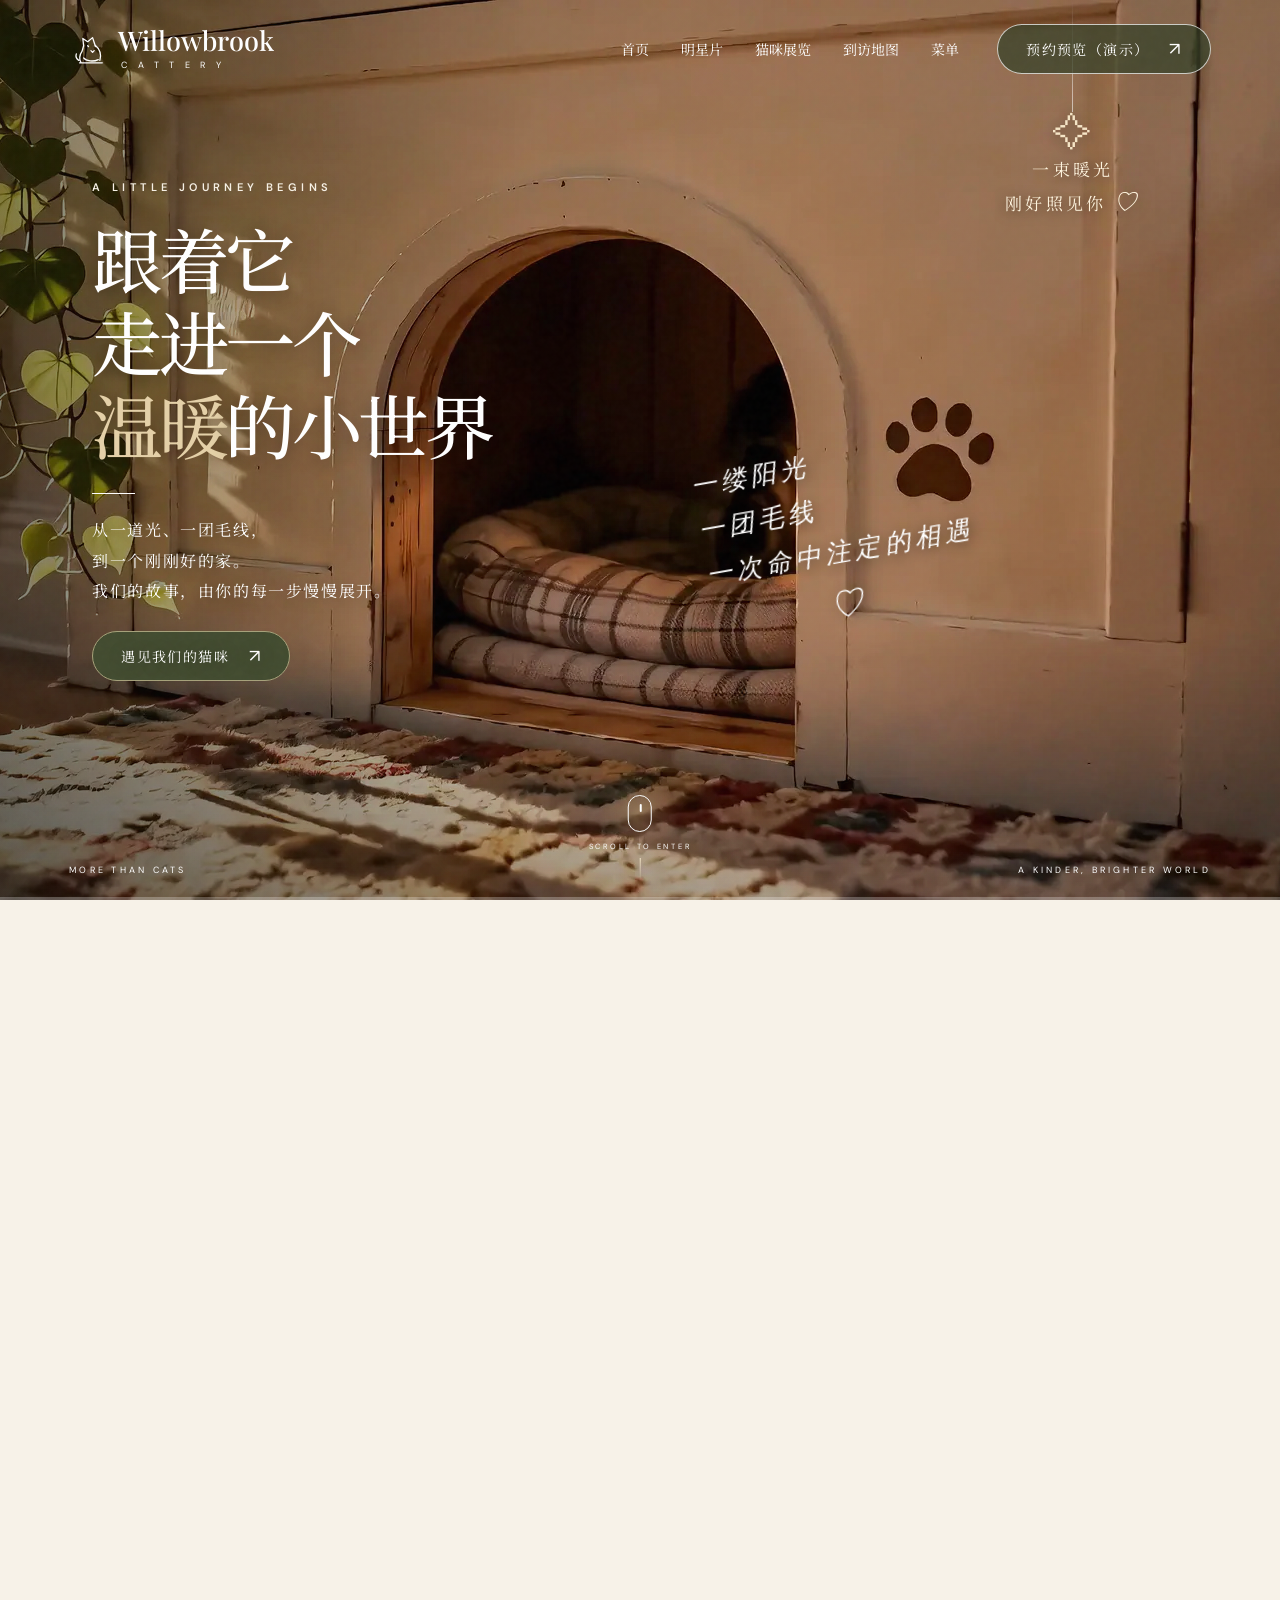
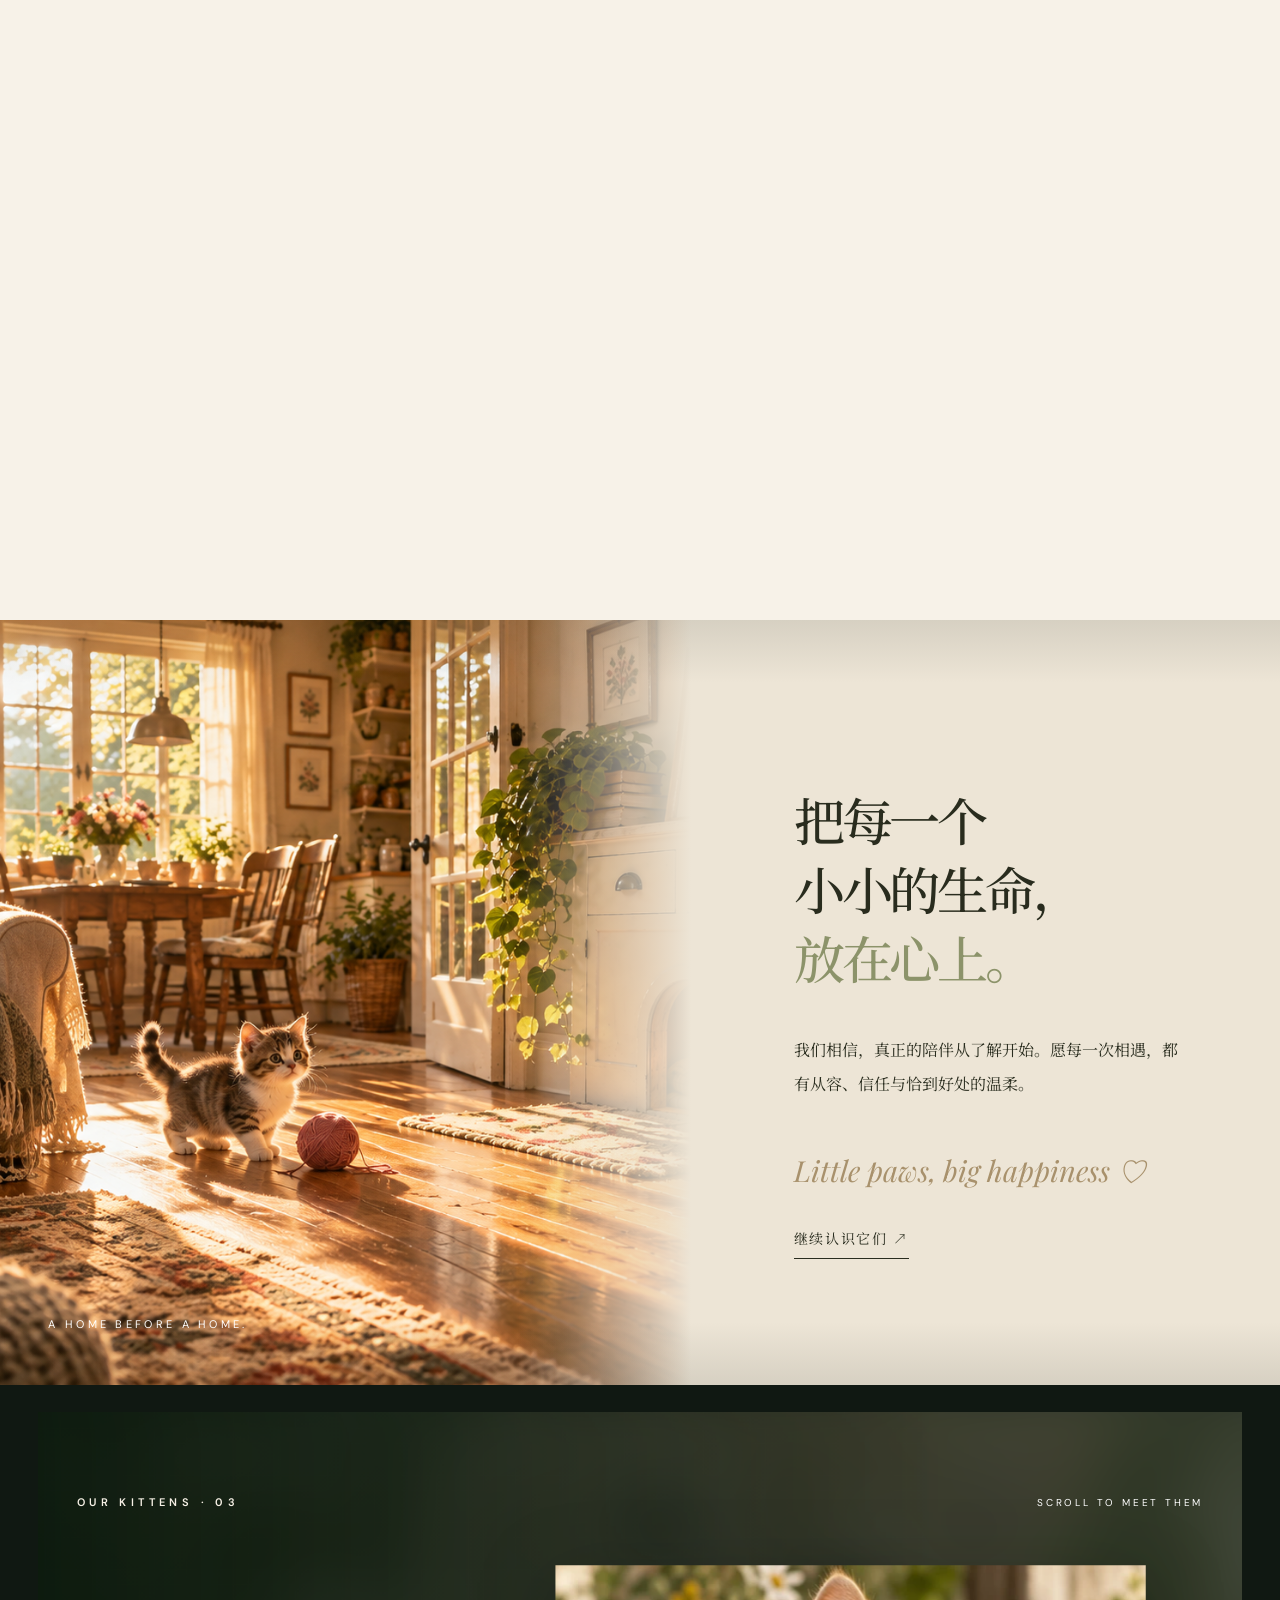
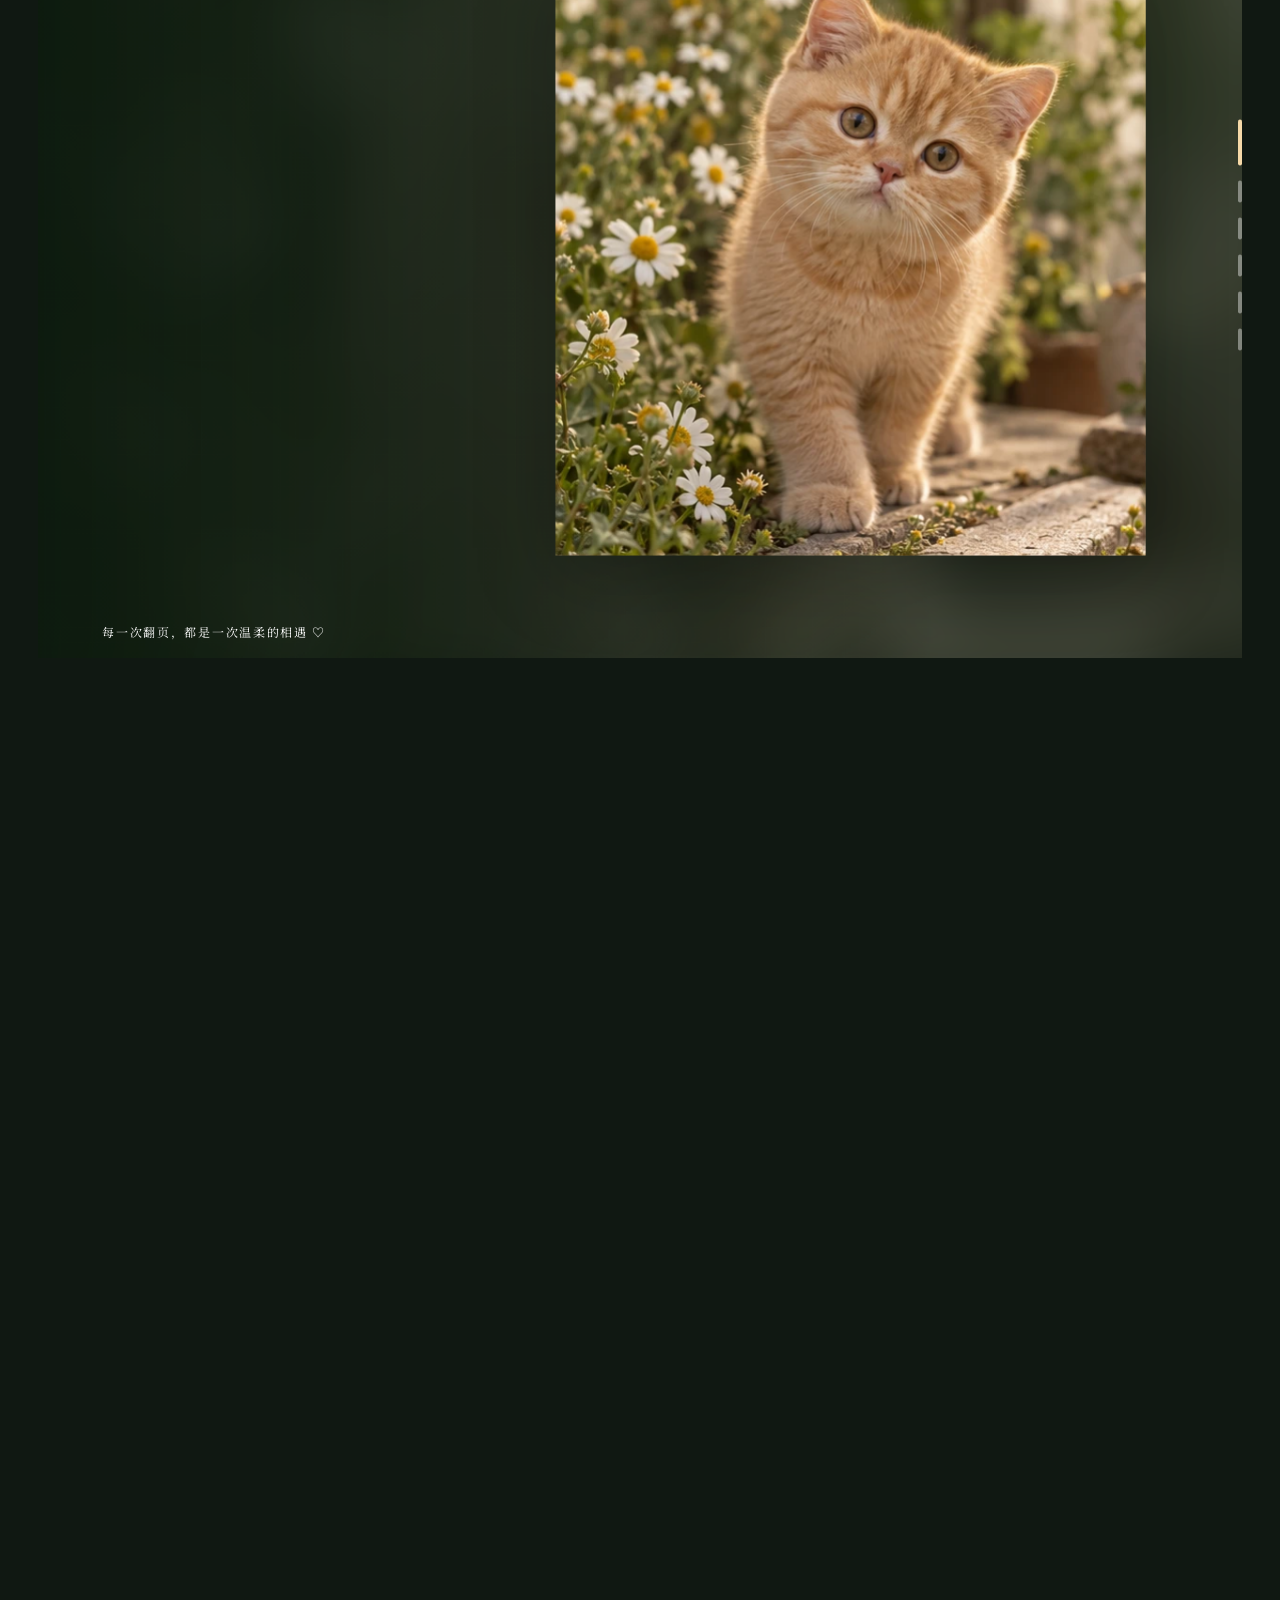
==== commit 45fc2317: "Centralize store data and safely separate demo and official modes" ====
--- a/docs/index.html
+++ b/docs/index.html
@@ -22,7 +22,7 @@
     <nav class="main-nav" aria-label="页面导航">
       <a href="#home">首页</a><a href="#featured">明星片</a><a href="#diary">猫咪展览</a><a href="#visit">到访地图</a><a href="#shopMenu">菜单</a>
     </nav>
-    <button class="pill pill-outline header-cta" type="button" data-open-booking>预约探访 <span aria-hidden="true">↗</span></button>
+    <button class="pill pill-outline header-cta" type="button" data-open-booking>查看预约状态 <span aria-hidden="true">↗</span></button>
     <button class="menu-toggle" id="menuToggle" type="button" aria-label="打开菜单" aria-expanded="false"><span></span><span></span></button>
   </header>
 
@@ -88,40 +88,43 @@
       <div class="visit-atmosphere" aria-hidden="true"></div>
       <div class="map-grid-window" id="mapGridWindow" aria-hidden="true"><div class="map-grid" id="mapGrid"></div></div>
       <div class="visit-container" id="visitArrival" inert>
-        <div class="visit-intro"><span class="eyebrow">VISIT OUR CATTERY · 04</span><h2 id="visitTitle">来猫舍见面吧</h2><p>地图展示北京朝阳区示意位置。正式地址确定后，会在这里更新门店坐标。</p></div>
+        <div class="visit-intro"><span class="eyebrow">VISIT OUR CATTERY · 04</span><h2 id="visitTitle">来猫舍见面吧</h2><p data-site="visitNote">门店资料待确认，在线预约未开放。</p></div>
         <div class="visit-layout">
           <div class="visit-card"><div class="visit-photo"><img src="assets/garden.webp" alt="猫舍庭院风格概念图" loading="lazy"><span>温柔的相遇<br>从这里开始 ♡</span></div>
-            <dl class="visit-facts"><div><dt>到访地址</dt><dd>正式地址待确认</dd></div><div><dt>开放时间</dt><dd>正式营业时间待确认</dd></div><div><dt>联系信息</dt><dd>正式联系方式待补充</dd></div><div><dt>到访提示</dt><dd>预约方式待正式公布</dd></div></dl>
-            <button class="pill pill-solid visit-book" type="button" data-open-booking>预约探访 <span aria-hidden="true">↗</span></button>
+            <dl class="visit-facts" data-site="facts"></dl>
+            <button class="pill pill-solid visit-book" type="button" data-open-booking>查看预约状态 <span aria-hidden="true">↗</span></button>
           </div>
-          <div class="map-shell" id="mapShell"><iframe title="北京朝阳区示意地图，可拖动查看" src="https://www.openstreetmap.org/export/embed.html?bbox=116.40%2C39.89%2C116.49%2C39.96&amp;layer=mapnik&amp;marker=39.925%2C116.445" loading="eager" referrerpolicy="no-referrer-when-downgrade"></iframe><div class="map-fallback" id="mapFallback"><div class="map-roads" aria-hidden="true"></div><div class="map-pin">⌖</div><div class="map-label"><strong>北京 · 朝阳区</strong><span>示意位置，非真实门店地址</span></div></div><button class="map-interact" id="mapInteract" type="button" aria-pressed="false">点击操作地图</button><span class="map-credit">© OPENSTREETMAP CONTRIBUTORS · 示意位置</span></div>
+          <div class="map-shell" id="mapShell"><iframe title="到访地图" hidden loading="lazy" referrerpolicy="no-referrer-when-downgrade"></iframe><div class="map-fallback" id="mapFallback"><div class="map-roads" aria-hidden="true"></div><div class="map-pin">⌖</div><div class="map-label"><strong data-site="mapLabel">门店位置待确认</strong><span data-site="mapNote">暂无正式坐标</span></div></div><button class="map-interact" id="mapInteract" type="button" aria-pressed="false">点击操作地图</button><span class="map-credit">© OPENSTREETMAP CONTRIBUTORS</span></div>
         </div>
       </div>
       </div>
     </section>
     <section class="shop-menu" id="shopMenu" aria-labelledby="shopMenuTitle">
       <div class="shop-menu-inner">
-        <div class="shop-menu-heading"><span class="eyebrow">THE LITTLE SHOP · 05</span><h2 id="shopMenuTitle">猫舍里的<br><em>一份小菜单</em></h2><p>停下脚步，和小猫一起享受一段慢下来的时光。</p><small>以下品项与价格为页面设计示例，营业前请替换为正式菜单。</small></div>
-        <div class="menu-board"><div class="menu-board-top"><span>WILLOWBROOK · SAMPLE MENU</span><span>手写给每一场相遇 ♡</span></div><div class="menu-columns"><div><h3>饮品 <small>DRINKS</small></h3><div class="menu-item"><span><strong>花园拿铁</strong><small>Garden Latte</small></span><b>¥ 32</b></div><div class="menu-item"><span><strong>蜂蜜柚子茶</strong><small>Honey Citrus Tea</small></span><b>¥ 28</b></div><div class="menu-item"><span><strong>热可可</strong><small>Warm Cocoa</small></span><b>¥ 30</b></div></div><div><h3>甜点 <small>SWEETS</small></h3><div class="menu-item"><span><strong>猫爪曲奇</strong><small>Paw Cookies</small></span><b>¥ 22</b></div><div class="menu-item"><span><strong>莓果奶油蛋糕</strong><small>Berry Cream Cake</small></span><b>¥ 38</b></div><div class="menu-item"><span><strong>午后司康</strong><small>Afternoon Scone</small></span><b>¥ 26</b></div></div></div><div class="menu-board-bottom">菜单示例 · 具体品项、价格与过敏原信息待正式确认</div></div>
+        <div class="shop-menu-heading"><span class="eyebrow">THE LITTLE SHOP · 05</span><h2 id="shopMenuTitle">猫舍里的<br><em>一份小菜单</em></h2><p>停下脚步，和小猫一起享受一段慢下来的时光。</p><small data-site="menuNote">菜单待确认</small></div>
+        <div class="menu-board"><div class="menu-board-top"><span><span data-site="menuLabel">WILLOWBROOK</span></span><span>手写给每一场相遇 ♡</span></div><div class="menu-columns" id="menuColumns"></div><div class="menu-board-bottom" data-site="menuNote">菜单待确认</div></div>
       </div>
     </section>
-    <section class="hours" id="hours" aria-labelledby="hoursTitle"><div class="hours-inner"><div class="hours-intro"><span class="eyebrow light">PLAN YOUR VISIT · 06</span><h2 id="hoursTitle">留一点时间，<br>给一场温柔相遇。</h2><p>到访前请先预约。正式营业时间、地址与联系渠道确定后，将在这里同步更新。</p><button class="pill pill-outline" type="button" data-open-booking>预约探访 <span aria-hidden="true">↗</span></button></div><div class="hours-card"><span class="hours-card-mark">✿</span><h3>到访信息</h3><dl><div><dt>营业时间</dt><dd>待正式确认</dd></div><div><dt>接待方式</dt><dd>预约制 · 演示信息</dd></div><div><dt>到访地址</dt><dd>待正式确认</dd></div><div><dt>联系渠道</dt><dd>待正式补充</dd></div></dl><p>健康与购买保障内容请以猫舍正式公示文件为准。</p></div></div></section>
+    <section class="hours" id="hours" aria-labelledby="hoursTitle"><div class="hours-inner"><div class="hours-intro"><span class="eyebrow light">PLAN YOUR VISIT · 06</span><h2 id="hoursTitle">留一点时间，<br>给一场温柔相遇。</h2><p data-site="visitNote">门店资料待确认，在线预约未开放。</p><button class="pill pill-outline" type="button" data-open-booking>查看预约状态 <span aria-hidden="true">↗</span></button></div><div class="hours-card"><span class="hours-card-mark">✿</span><h3>到访信息</h3><dl data-site="facts"></dl><p>健康与购买保障内容请以猫舍正式公示文件为准。</p></div></div></section>
   </main>
 
   <div class="portal-iris" id="portalIris" aria-hidden="true"></div>
   <div class="portal-shutters" id="portalShutters" aria-hidden="true"><div class="portal-lid portal-lid-top"></div><div class="portal-lid portal-lid-bottom"></div></div>
 
-  <footer class="site-footer"><span>Willowbrook Cattery</span><span>A KINDER, BRIGHTER WORLD</span><span>© 2026 · 视觉概念演示</span></footer>
+  <footer class="site-footer"><span>Willowbrook Cattery</span><span>A KINDER, BRIGHTER WORLD</span><span><span data-site="modeLabel">门店资料待确认</span></span></footer>
 
   <div class="detail-backdrop" id="detailBackdrop" hidden></div>
-  <aside class="detail-panel" id="detailPanel" role="dialog" aria-modal="true" aria-labelledby="detailName" aria-hidden="true"><button class="icon-close" id="detailClose" type="button" aria-label="关闭猫咪详情">×</button><div class="detail-scroll" id="detailScroll"><div class="detail-hero"><img id="detailImage" alt=""><span class="detail-handwriting" id="detailHandwriting">Pure Joy ♡</span></div><div class="detail-paper"><span class="eyebrow">A LITTLE STORY ABOUT ME · 示例档案</span><div class="detail-name-row"><h2 id="detailName">露娜</h2><span id="detailGender">♀</span></div><p class="detail-trait" id="detailTrait"></p><div class="detail-grid"><div><h3>小档案</h3><dl id="detailFacts"></dl></div><div><h3>关于我 ♡</h3><p id="detailBio"></p></div></div><div class="detail-stamp"><span class="paw-symbol">🐾</span><span>Small Paws<br>Big Happiness</span></div><button class="pill pill-solid" type="button" data-open-booking>预约与 TA 见面 <span aria-hidden="true">↗</span></button></div></div></aside>
+  <aside class="detail-panel" id="detailPanel" role="dialog" aria-modal="true" aria-labelledby="detailName" aria-hidden="true"><button class="icon-close" id="detailClose" type="button" aria-label="关闭猫咪详情">×</button><div class="detail-scroll" id="detailScroll"><div class="detail-hero"><img id="detailImage" alt=""><span class="detail-handwriting" id="detailHandwriting">Pure Joy ♡</span></div><div class="detail-paper"><span class="eyebrow">A LITTLE STORY ABOUT ME · 示例档案</span><div class="detail-name-row"><h2 id="detailName">露娜</h2><span id="detailGender">♀</span></div><p class="detail-trait" id="detailTrait"></p><div class="detail-grid"><div><h3>小档案</h3><dl id="detailFacts"></dl></div><div><h3>关于我 ♡</h3><p id="detailBio"></p></div></div><div class="detail-stamp"><span class="paw-symbol">🐾</span><span>Small Paws<br>Big Happiness</span></div><button class="pill pill-solid" type="button" data-open-booking>查看预约状态 <span aria-hidden="true">↗</span></button></div></div></aside>
 
-  <div class="booking-backdrop" id="bookingBackdrop" hidden></div><section class="booking-modal" id="bookingModal" role="dialog" aria-modal="true" aria-labelledby="bookingTitle" aria-hidden="true"><button class="icon-close" id="bookingClose" type="button" aria-label="关闭预约窗口">×</button><span class="eyebrow">COME SAY HELLO</span><h2 id="bookingTitle">预约一场温柔的相遇</h2><p>这是设计演示页，预约表单尚未接入正式提交。填写内容仅在本页预览，不会发送。</p><form id="bookingForm"><label>你的称呼<input name="name" autocomplete="name" required placeholder="如何称呼你"></label><label>联系方式<input name="contact" required placeholder="手机号或微信"></label><label>想见的猫咪<select name="cat" id="bookingCat"></select></label><button class="pill pill-solid" type="submit">预览预约信息 <span aria-hidden="true">↗</span></button></form><p class="booking-confirmation" id="bookingConfirmation" role="status"></p></section>
+  <div class="booking-backdrop" id="bookingBackdrop" hidden></div><section class="booking-modal" id="bookingModal" role="dialog" aria-modal="true" aria-labelledby="bookingTitle" aria-hidden="true"><button class="icon-close" id="bookingClose" type="button" aria-label="关闭预约窗口">×</button><span class="eyebrow">COME SAY HELLO</span><h2 id="bookingTitle">在线预约未开放</h2><p id="bookingNotice">当前不会发送预约申请。</p><form id="bookingForm" hidden><label>你的称呼<input name="name" autocomplete="name" required placeholder="如何称呼你"></label><label>联系方式<input name="contact" required placeholder="手机号或微信"></label><label>想见的猫咪<select name="cat" id="bookingCat"></select></label><button class="pill pill-solid" type="submit">预览预约信息 <span aria-hidden="true">↗</span></button></form><p class="booking-confirmation" id="bookingConfirmation" role="status"></p></section>
 
+  <noscript><p>页面交互需启用 JavaScript。门店资料待确认，此页面不接收预约。</p></noscript>
   <script src="assets/js/gsap.min.js" defer></script>
   <script src="assets/js/ScrollTrigger.min.js" defer></script>
   <script src="assets/js/lenis.min.js" defer></script>
   <script src="assets/js/hero-media.js?v=20261011-hero3" defer></script>
+  <script src="site-config.js" defer></script>
+  <script src="site-data.js" defer></script>
   <script src="script.js?v=20261011-hero3" defer></script>
 </body>
 </html>
--- a/docs/styles.css
+++ b/docs/styles.css
@@ -273,3 +273,6 @@
   .detail-backdrop{background:#07120840;backdrop-filter:none}
 }
 @media(min-width:1051px){.detail-panel{width:min(540px,38vw)}}
+
+/* Configuration can hide unavailable controls without changing scene layout. */
+#bookingForm[hidden],#mapInteract[hidden],#mapShell iframe[hidden]{display:none!important}
